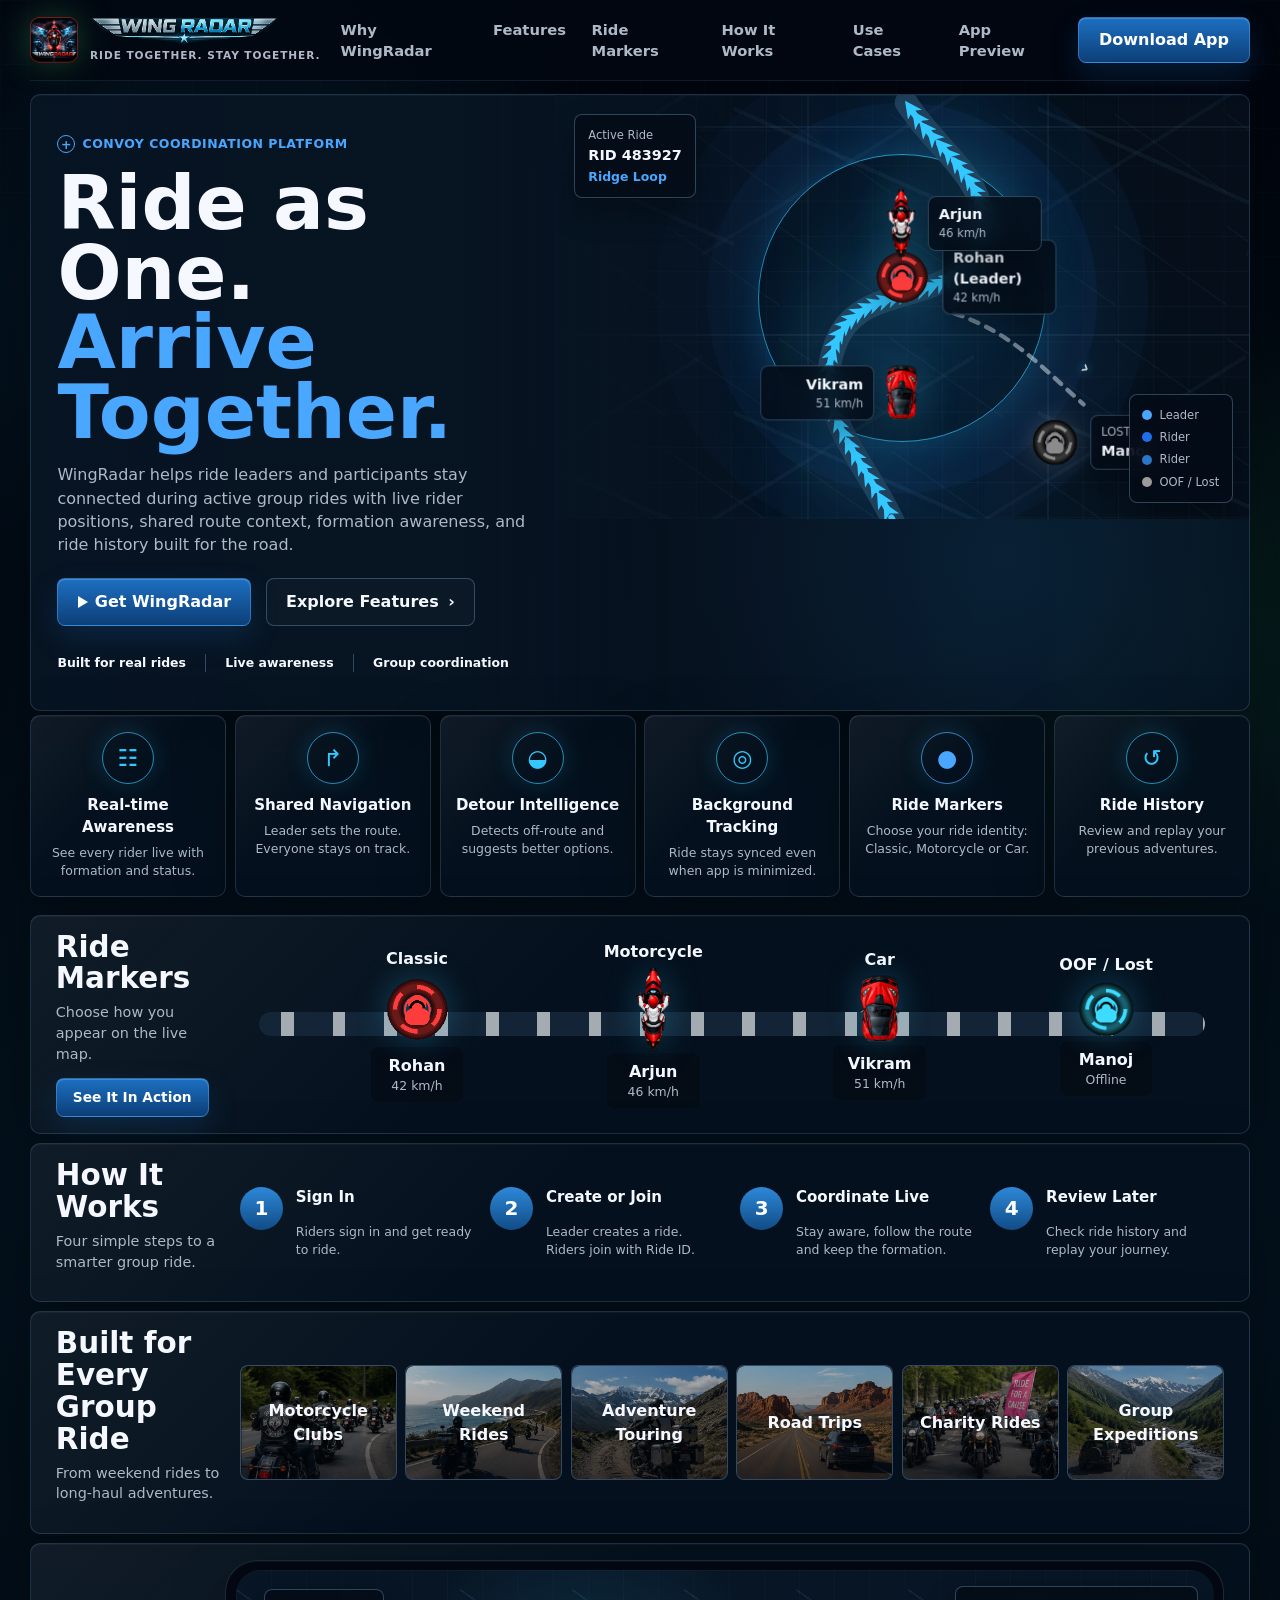
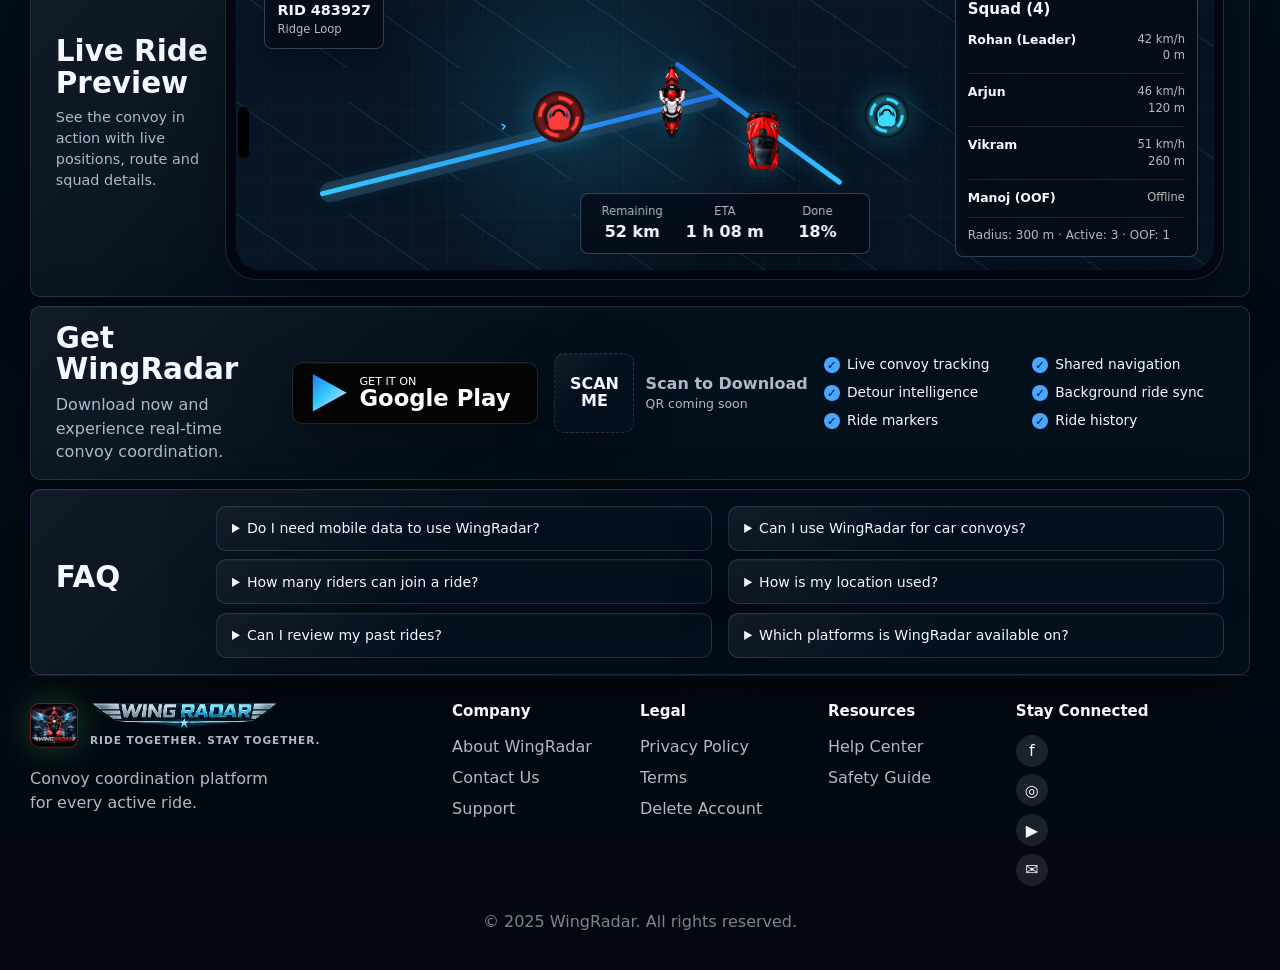
==== index.html @ e115fee5 "Refine WingRadar website layout and content" ====
<!doctype html>
<html lang="en">
<head>
  <meta charset="utf-8">
  <meta name="viewport" content="width=device-width, initial-scale=1">
  <title>WingRadar | Ride Together. Stay Together.</title>
  <meta name="description" content="WingRadar helps ride leaders and participants stay connected during active group rides with live rider positions, shared route context, formation awareness, and ride history built for the road.">
  <link rel="icon" href="images/wing_sync_app_icon.png" type="image/png">
  <link rel="stylesheet" href="style.css?v=20260709-arrow-heading">
</head>
<body>
  <header class="site-header">
    <a class="brand" href="#top" aria-label="WingRadar home">
      <img class="brand-icon" src="images/wing_sync_app_icon.png" alt="" aria-hidden="true">
      <span class="brand-lockup">
        <img class="brand-logo" src="images/wing_sync_text_logo.png" alt="WingRadar">
        <span>RIDE TOGETHER. STAY TOGETHER.</span>
      </span>
    </a>
    <nav class="site-nav" aria-label="Main navigation">
      <a href="#why">Why WingRadar</a>
      <a href="#features">Features</a>
      <a href="#markers">Ride Markers</a>
      <a href="#how">How It Works</a>
      <a href="#use-cases">Use Cases</a>
      <a href="#preview">App Preview</a>
    </nav>
    <a class="download-button" href="#download">Download App</a>
  </header>

  <main id="top">
    <section class="hero shell">
      <div class="hero-copy">
        <p class="badge">Convoy Coordination Platform</p>
        <h1>Ride as One.<span>Arrive Together.</span></h1>
        <p>WingRadar helps ride leaders and participants stay connected during active group rides with live rider positions, shared route context, formation awareness, and ride history built for the road.</p>
        <div class="hero-actions">
          <a class="primary-action" href="#download"><span class="play-dot"></span>Get WingRadar</a>
          <a class="secondary-action" href="#features">Explore Features <span aria-hidden="true">›</span></a>
        </div>
        <div class="trust-row" aria-label="WingRadar highlights">
          <span>Built for real rides</span>
          <span>Live awareness</span>
          <span>Group coordination</span>
        </div>
      </div>

      <div class="hero-map" aria-label="Top-view live ride map mockup">
        <div class="map-card">
          <div class="map-grid" aria-hidden="true"></div>
          <svg class="hero-route-map" viewBox="0 0 100 100" aria-hidden="true" focusable="false">
            <defs>
              <marker id="routeArrowMarker" viewBox="0 0 8 8" refX="7" refY="4" markerWidth="3.6" markerHeight="3.6" markerUnits="userSpaceOnUse" orient="auto">
                <path class="route-arrow-head" d="M0 0 L8 4 L0 8 L2.2 4 Z" />
              </marker>
            </defs>
            <path class="hero-road-path" d="M49 96 C43 82 31 72 36 58 C41 43 61 51 66 36 C70 24 58 18 51 7" />
            <path class="hero-route-path" d="M49 96 C43 82 31 72 36 58 C41 43 61 51 66 36 C70 24 58 18 51 7" />
            <polyline class="hero-route-arrows" points="49.0,96.0 47.8,93.4 46.5,90.9 45.1,88.5 43.7,86.1 42.3,83.8 40.9,81.5 39.6,79.3 38.4,77.0 37.3,74.7 36.3,72.5 35.6,70.2 35.1,67.9 34.8,65.5 34.9,63.1 35.3,60.6 36.0,58.0 36.9,55.8 38.0,54.0 39.4,52.4 40.9,51.2 42.5,50.1 44.3,49.2 46.1,48.5 48.1,47.9 50.0,47.3 52.0,46.7 53.9,46.1 55.9,45.5 57.7,44.8 59.5,43.9 61.1,42.8 62.6,41.6 64.0,40.0 65.1,38.2 66.0,36.0 66.6,33.7 66.8,31.5 66.6,29.4 66.2,27.5 65.4,25.6 64.5,23.8 63.3,22.0 61.9,20.3 60.5,18.5 58.9,16.7 57.3,14.9 55.6,13.1 54.0,11.2 52.5,9.1 51.0,7.0" />
            <path class="hero-lost-path" d="M61 51 C73 55 79 62 88 70" />
          </svg>
          <span class="route-arrow arrow-branch">›</span>
          <span class="formation-radius"></span>

          <div class="ride-chip active-chip">
            <span>Active Ride</span>
            <strong>RID 483927</strong>
            <em>Ridge Loop</em>
          </div>

          <figure class="map-unit leader-unit">
            <img src="images/wingsync_leader_marker.gif" alt="Rohan leader Ride Marker">
            <figcaption><strong>Rohan (Leader)</strong><span>42 km/h</span></figcaption>
          </figure>
          <figure class="map-unit rider-one">
            <img src="images/leader_bike_marker.png" alt="Arjun motorcycle Ride Marker">
            <figcaption><strong>Arjun</strong><span>46 km/h</span></figcaption>
          </figure>
          <figure class="map-unit rider-two">
            <img src="images/leader_car_marker.png" alt="Vikram car Ride Marker">
            <figcaption><strong>Vikram</strong><span>51 km/h</span></figcaption>
          </figure>
          <figure class="map-unit lost-rider">
            <img src="images/wingsync_rider_marker_lost.png" alt="Manoj OOF Lost Ride Marker">
            <figcaption><strong>Manoj</strong><span class="status-ok">44 km/h</span><span class="status-lost">LOST</span></figcaption>
          </figure>

          <div class="legend-card" aria-label="Marker legend">
            <span><i class="dot leader-dot"></i>Leader</span>
            <span><i class="dot blue-dot"></i>Rider</span>
            <span><i class="dot green-dot"></i>Rider</span>
            <span><i class="dot lost-dot"></i>OOF / Lost</span>
          </div>
        </div>
      </div>
    </section>

    <section id="features" class="shell feature-row" aria-label="WingRadar features">
      <article class="feature-card">
        <span class="feature-symbol">☷</span>
        <h3>Real-time Awareness</h3>
        <p>See every rider live with formation and status.</p>
      </article>
      <article class="feature-card">
        <span class="feature-symbol">↱</span>
        <h3>Shared Navigation</h3>
        <p>Leader sets the route. Everyone stays on track.</p>
      </article>
      <article class="feature-card">
        <span class="feature-symbol">◒</span>
        <h3>Detour Intelligence</h3>
        <p>Detects off-route and suggests better options.</p>
      </article>
      <article class="feature-card">
        <span class="feature-symbol">◎</span>
        <h3>Background Tracking</h3>
        <p>Ride stays synced even when app is minimized.</p>
      </article>
      <article class="feature-card">
        <span class="feature-symbol green">●</span>
        <h3>Ride Markers</h3>
        <p>Choose your ride identity: Classic, Motorcycle or Car.</p>
      </article>
      <article class="feature-card">
        <span class="feature-symbol">↺</span>
        <h3>Ride History</h3>
        <p>Review and replay your previous adventures.</p>
      </article>
    </section>

    <section id="markers" class="shell strip-section marker-strip">
      <div class="strip-intro">
        <h2>Ride Markers</h2>
        <p>Choose how you appear on the live map.</p>
        <a class="mini-action" href="#preview">See It In Action</a>
      </div>
      <div class="marker-road" aria-label="Ride Marker examples aligned on road">
        <span class="straight-road"></span>
        <figure class="marker-example classic-marker">
          <figcaption class="top-label">Classic</figcaption>
          <img src="images/wingsync_leader_marker.gif" alt="Classic Ride Marker">
          <figcaption><strong>Rohan</strong><span>42 km/h</span></figcaption>
        </figure>
        <figure class="marker-example motorcycle-marker">
          <figcaption class="top-label">Motorcycle</figcaption>
          <img src="images/leader_bike_marker.png" alt="Motorcycle Ride Marker">
          <figcaption><strong>Arjun</strong><span>46 km/h</span></figcaption>
        </figure>
        <figure class="marker-example car-marker">
          <figcaption class="top-label">Car</figcaption>
          <img src="images/leader_car_marker.png" alt="Car Ride Marker">
          <figcaption><strong>Vikram</strong><span>51 km/h</span></figcaption>
        </figure>
        <figure class="marker-example oof-marker">
          <figcaption class="top-label">OOF / Lost</figcaption>
          <img src="images/wingsync_rider_marker_lost.png" alt="OOF Lost Ride Marker">
          <figcaption><strong>Manoj</strong><span>Offline</span></figcaption>
        </figure>
      </div>
    </section>

    <section id="how" class="shell strip-section how-strip">
      <div class="strip-intro">
        <h2>How It Works</h2>
        <p>Four simple steps to a smarter group ride.</p>
      </div>
      <div class="steps-row">
        <article class="step-card">
          <span>1</span>
          <h3>Sign In</h3>
          <p>Riders sign in and get ready to ride.</p>
        </article>
        <article class="step-card">
          <span>2</span>
          <h3>Create or Join</h3>
          <p>Leader creates a ride. Riders join with Ride ID.</p>
        </article>
        <article class="step-card">
          <span>3</span>
          <h3>Coordinate Live</h3>
          <p>Stay aware, follow the route and keep the formation.</p>
        </article>
        <article class="step-card">
          <span>4</span>
          <h3>Review Later</h3>
          <p>Check ride history and replay your journey.</p>
        </article>
      </div>
    </section>

    <section id="use-cases" class="shell strip-section use-case-strip">
      <div class="strip-intro">
        <h2>Built for Every Group Ride</h2>
        <p>From weekend rides to long-haul adventures.</p>
      </div>
      <div class="use-case-grid">
        <article><img src="images/motorcycleclubs.png" alt="Motorcycle Clubs" loading="lazy"><strong>Motorcycle Clubs</strong></article>
        <article><img src="images/weekendrides.png" alt="Weekend Rides" loading="lazy"><strong>Weekend Rides</strong></article>
        <article><img src="images/adventuretouring.png" alt="Adventure Touring" loading="lazy"><strong>Adventure Touring</strong></article>
        <article><img src="images/roadtrips.png" alt="Road Trips" loading="lazy"><strong>Road Trips</strong></article>
        <article><img src="images/charitytrips.png" alt="Charity Rides" loading="lazy"><strong>Charity Rides</strong></article>
        <article><img src="images/groupexpeditions.png" alt="Group Expeditions" loading="lazy"><strong>Group Expeditions</strong></article>
      </div>
    </section>

    <section id="preview" class="shell strip-section preview-strip">
      <div class="strip-intro preview-intro">
        <h2>Live Ride Preview</h2>
        <p>See the convoy in action with live positions, route and squad details.</p>
      </div>
      <div class="phone-frame" aria-label="WingRadar dark-mode map preview">
        <div class="phone-speaker"></div>
        <div class="preview-map">
          <span class="preview-road"></span>
          <span class="preview-route"></span>
          <span class="preview-route offshoot"></span>
          <span class="preview-arrow a1">›</span>
          <span class="preview-arrow a2">›</span>
          <span class="preview-arrow a3">›</span>
          <div class="preview-chip">
            <strong>RID 483927</strong>
            <span>Ridge Loop</span>
          </div>
          <img class="preview-marker pm-leader" src="images/wingsync_leader_marker.gif" alt="Leader marker preview">
          <img class="preview-marker pm-bike" src="images/leader_bike_marker.png" alt="Motorcycle marker preview">
          <img class="preview-marker pm-car" src="images/leader_car_marker.png" alt="Car marker preview">
          <img class="preview-marker pm-lost" src="images/wingsync_rider_marker_lost.png" alt="OOF marker preview">
          <aside class="squad-panel">
            <h3>Squad (4)</h3>
            <p><strong>Rohan (Leader)</strong><span>42 km/h<br>0 m</span></p>
            <p><strong>Arjun</strong><span>46 km/h<br>120 m</span></p>
            <p><strong>Vikram</strong><span>51 km/h<br>260 m</span></p>
            <p class="offline"><strong>Manoj (OOF)</strong><span>Offline</span></p>
            <footer>Radius: 300 m · Active: 3 · OOF: 1</footer>
          </aside>
          <div class="ride-summary">
            <span><em>Remaining</em><strong>52 km</strong></span>
            <span><em>ETA</em><strong>1 h 08 m</strong></span>
            <span><em>Done</em><strong>18%</strong></span>
          </div>
        </div>
      </div>
    </section>

    <section id="download" class="shell strip-section download-strip">
      <div class="download-copy">
        <h2>Get WingRadar</h2>
        <p>Download now and experience real-time convoy coordination.</p>
      </div>
      <a class="play-badge" href="#" aria-label="Google Play placeholder link">
        <span class="play-triangle"></span>
        <span><small>GET IT ON</small><strong>Google Play</strong></span>
      </a>
      <div class="qr-block">
        <div class="scan-box">SCAN<br>ME</div>
        <p><strong>Scan to Download</strong><span>QR coming soon</span></p>
      </div>
      <ul class="download-checks" aria-label="WingRadar capabilities">
        <li>Live convoy tracking</li>
        <li>Shared navigation</li>
        <li>Detour intelligence</li>
        <li>Background ride sync</li>
        <li>Ride markers</li>
        <li>Ride history</li>
      </ul>
    </section>

    <section id="faq" class="shell strip-section faq-strip">
      <h2>FAQ</h2>
      <div class="faq-grid">
        <details>
          <summary>Do I need mobile data to use WingRadar?</summary>
          <p>Yes. Active ride visibility works best with a stable mobile connection.</p>
        </details>
        <details>
          <summary>Can I use WingRadar for car convoys?</summary>
          <p>Yes. WingRadar supports motorcycle, car, and mixed convoy coordination.</p>
        </details>
        <details>
          <summary>How many riders can join a ride?</summary>
          <p>Ride size may vary as WingRadar evolves. Keep groups practical and easy to coordinate.</p>
        </details>
        <details>
          <summary>How is my location used?</summary>
          <p>Location is intended for active ride coordination with participants in the same ride.</p>
        </details>
        <details>
          <summary>Can I review my past rides?</summary>
          <p>Ride history helps you review previous routes and group context.</p>
        </details>
        <details>
          <summary>Which platforms is WingRadar available on?</summary>
          <p>Android release access is coming soon. Availability may vary as the product develops.</p>
        </details>
      </div>
    </section>
  </main>

  <footer class="site-footer shell">
    <div class="footer-brand">
      <span class="footer-lockup">
        <img class="brand-icon" src="images/wing_sync_app_icon.png" alt="" aria-hidden="true">
        <span>
          <img class="brand-logo" src="images/wing_sync_text_logo.png" alt="WingRadar">
          <em>RIDE TOGETHER. STAY TOGETHER.</em>
        </span>
      </span>
      <p>Convoy coordination platform for every active ride.</p>
    </div>
    <nav aria-label="Company links">
      <h3>Company</h3>
      <a href="#why">About WingRadar</a>
      <a href="mailto:support@ridewingsync.com">Contact Us</a>
      <a href="support.html">Support</a>
    </nav>
    <nav aria-label="Legal links">
      <h3>Legal</h3>
      <a href="privacy-policy.html">Privacy Policy</a>
      <a href="terms.html">Terms</a>
      <a href="delete-account.html">Delete Account</a>
    </nav>
    <nav aria-label="Resource links">
      <h3>Resources</h3>
      <a href="support.html">Help Center</a>
      <a href="terms.html">Safety Guide</a>
    </nav>
    <div class="socials" aria-label="Social placeholders">
      <h3>Stay Connected</h3>
      <span>f</span>
      <span>◎</span>
      <span>▶</span>
      <span>✉</span>
    </div>
    <p class="copyright">© 2025 WingRadar. All rights reserved.</p>
  </footer>
</body>
</html>
---- style.css ----
:root {
  color-scheme: dark;
  --bg: #020812;
  --panel: rgba(6, 18, 31, 0.82);
  --panel-soft: rgba(8, 24, 40, 0.66);
  --line: rgba(116, 158, 196, 0.22);
  --line-strong: rgba(116, 158, 196, 0.38);
  --text: #f5f8ff;
  --muted: #aeb9c8;
  --green: #4aa7ff;
  --green-dark: #135d9e;
  --cyan: #33c8ff;
  --blue: #1f6feb;
  --red: #ff503f;
  --shadow: rgba(0, 0, 0, 0.42);
  --max: 1220px;
}

* {
  box-sizing: border-box;
}

html {
  scroll-behavior: smooth;
}

body {
  margin: 0;
  overflow-x: hidden;
  background:
    radial-gradient(circle at 18% 10%, rgba(18, 91, 132, 0.22), transparent 24rem),
    radial-gradient(circle at 92% 24%, rgba(36, 166, 72, 0.12), transparent 20rem),
    linear-gradient(180deg, #01050d 0%, #03101b 46%, #02070f 100%);
  color: var(--text);
  font-family: Inter, ui-sans-serif, system-ui, -apple-system, BlinkMacSystemFont, "Segoe UI", Arial, sans-serif;
  line-height: 1.45;
}

body::before {
  content: "";
  position: fixed;
  inset: 0;
  z-index: 0;
  pointer-events: none;
  background:
    linear-gradient(rgba(74, 124, 160, 0.035) 1px, transparent 1px),
    linear-gradient(90deg, rgba(74, 124, 160, 0.03) 1px, transparent 1px);
  background-size: 4rem 4rem;
  mask-image: linear-gradient(#000, transparent 86%);
}

a {
  color: inherit;
  text-decoration: none;
}

img {
  max-width: 100%;
}

.shell {
  position: relative;
  z-index: 1;
  width: min(calc(100% - 2rem), var(--max));
  margin-inline: auto;
}

.site-header {
  position: sticky;
  top: 0;
  z-index: 20;
  display: grid;
  grid-template-columns: auto 1fr auto;
  gap: 1.25rem;
  align-items: center;
  width: min(calc(100% - 2rem), var(--max));
  margin: 0 auto;
  padding: 1rem 0;
  border-bottom: 1px solid rgba(116, 158, 196, 0.14);
  background: rgba(2, 8, 18, 0.82);
  backdrop-filter: blur(18px);
}

.brand,
.footer-lockup {
  display: inline-flex;
  align-items: center;
  gap: 0.75rem;
  min-width: 0;
}

.brand-icon {
  width: 3rem;
  height: 3rem;
  object-fit: contain;
  filter: drop-shadow(0 0 16px rgba(84, 212, 92, 0.28));
}

.brand-lockup,
.footer-lockup span {
  display: grid;
  gap: 0.12rem;
}

.brand-logo {
  display: block;
  width: 11.8rem;
  height: auto;
  object-fit: contain;
  object-position: left center;
}

.brand-lockup span,
.footer-lockup em {
  color: var(--muted);
  font-size: 0.66rem;
  font-style: normal;
  font-weight: 700;
  letter-spacing: 0.09em;
}

.site-nav {
  display: flex;
  justify-content: flex-end;
  gap: clamp(0.8rem, 2vw, 1.7rem);
  color: var(--text);
  font-size: 0.92rem;
  font-weight: 700;
}

.site-nav a,
.site-footer a {
  color: var(--muted);
}

.site-nav a:hover,
.site-nav a:focus,
.site-footer a:hover,
.site-footer a:focus {
  color: var(--text);
}

.download-button,
.primary-action,
.mini-action {
  display: inline-flex;
  align-items: center;
  justify-content: center;
  gap: 0.45rem;
  border: 1px solid rgba(91, 175, 255, 0.42);
  border-radius: 8px;
  background: linear-gradient(180deg, #1d6fc1, #0d3f78);
  color: #fff;
  font-weight: 800;
  box-shadow: inset 0 1px 0 rgba(255, 255, 255, 0.18), 0 12px 30px rgba(30, 111, 193, 0.2);
}

.download-button {
  min-height: 2.7rem;
  padding: 0.65rem 1.25rem;
}

.hero {
  display: grid;
  grid-template-columns: minmax(0, 0.98fr) minmax(520px, 1.3fr);
  gap: 0;
  align-items: stretch;
  margin-top: 0.8rem;
  padding: 0;
  overflow: hidden;
  border: 1px solid var(--line);
  border-radius: 10px;
  background:
    radial-gradient(circle at 80% 75%, rgba(32, 102, 161, 0.18), transparent 21rem),
    linear-gradient(90deg, rgba(7, 20, 34, 0.98) 0%, rgba(7, 20, 34, 0.94) 35%, rgba(7, 20, 34, 0.38) 52%, rgba(7, 20, 34, 0.08) 100%),
    var(--panel);
  box-shadow: 0 22px 60px rgba(0, 0, 0, 0.28), inset 0 1px 0 rgba(255, 255, 255, 0.04);
}

.map-card,
.feature-card,
.strip-section,
.phone-frame,
.play-badge,
.scan-box,
.faq-grid details {
  border: 1px solid var(--line);
  border-radius: 10px;
  background:
    linear-gradient(135deg, rgba(255, 255, 255, 0.05), transparent 42%),
    var(--panel);
  box-shadow: 0 22px 60px rgba(0, 0, 0, 0.28), inset 0 1px 0 rgba(255, 255, 255, 0.04);
}

.hero-copy {
  min-height: 26.5rem;
  padding: 2.35rem 1.65rem;
  border: 0;
  background: transparent;
  box-shadow: none;
}

.badge {
  display: inline-flex;
  align-items: center;
  gap: 0.45rem;
  margin: 0 0 1rem;
  color: var(--green);
  font-size: 0.78rem;
  font-weight: 900;
  letter-spacing: 0.04em;
  text-transform: uppercase;
}

.badge::before {
  content: "+";
  display: inline-grid;
  place-items: center;
  width: 1rem;
  height: 1rem;
  border: 1px solid var(--green);
  border-radius: 50%;
  font-size: 0.78rem;
}

h1,
h2,
h3,
p {
  margin-top: 0;
}

h1 {
  margin-bottom: 1rem;
  font-size: clamp(3.1rem, 5.9vw, 4.9rem);
  line-height: 0.92;
  letter-spacing: 0;
}

h1 span {
  display: block;
  color: var(--green);
}

h2 {
  margin-bottom: 0.45rem;
  font-size: clamp(1.35rem, 2.3vw, 1.9rem);
  line-height: 1.08;
}

h3 {
  margin-bottom: 0.32rem;
  font-size: 0.94rem;
}

p {
  color: var(--muted);
}

.hero-copy > p:not(.badge) {
  max-width: 34rem;
  margin-bottom: 1.35rem;
  font-size: 1rem;
}

.hero-actions {
  display: flex;
  flex-wrap: wrap;
  gap: 0.9rem;
  margin-bottom: 1.75rem;
}

.primary-action,
.secondary-action,
.mini-action {
  min-height: 2.9rem;
  padding: 0.72rem 1.2rem;
}

.play-dot {
  width: 0;
  height: 0;
  border-left: 0.64rem solid #fff;
  border-top: 0.42rem solid transparent;
  border-bottom: 0.42rem solid transparent;
}

.secondary-action {
  display: inline-flex;
  align-items: center;
  gap: 0.6rem;
  border: 1px solid var(--line-strong);
  border-radius: 8px;
  background: rgba(255, 255, 255, 0.025);
  color: var(--text);
  font-weight: 800;
}

.trust-row {
  display: flex;
  flex-wrap: wrap;
  gap: 0.8rem 1.2rem;
  color: var(--text);
  font-size: 0.78rem;
  font-weight: 750;
}

.trust-row span + span {
  padding-left: 1.2rem;
  border-left: 1px solid var(--line-strong);
}

.hero-map {
  min-width: 0;
}

.map-card {
  position: relative;
  min-height: 26.5rem;
  overflow: hidden;
  border: 0;
  border-radius: 0;
  background:
    radial-gradient(circle at 54% 48%, rgba(36, 135, 210, 0.16), transparent 15rem),
    linear-gradient(90deg, rgba(7, 20, 34, 0.7), rgba(5, 14, 25, 0.06) 22%, rgba(5, 14, 25, 0.86) 100%);
  box-shadow: none;
}

.map-card::before {
  content: "";
  position: absolute;
  inset: 0 auto 0 0;
  z-index: 7;
  width: min(14rem, 34%);
  pointer-events: none;
  background:
    linear-gradient(90deg, rgba(7, 20, 34, 0.98), rgba(7, 20, 34, 0.72) 38%, transparent);
}

.map-grid,
.preview-map::before {
  position: absolute;
  inset: 0;
  background:
    linear-gradient(rgba(104, 160, 190, 0.08) 1px, transparent 1px),
    linear-gradient(90deg, rgba(104, 160, 190, 0.07) 1px, transparent 1px),
    linear-gradient(35deg, transparent 0 48%, rgba(104, 160, 190, 0.08) 48% 49%, transparent 49%);
  background-size: 2.2rem 2.2rem, 2.2rem 2.2rem, 7rem 7rem;
  opacity: 0.72;
}

.map-grid {
  animation: heroMapDrift 22s linear infinite;
}

.map-card::after {
  content: "";
  position: absolute;
  inset: -18%;
  z-index: 1;
  pointer-events: none;
  background:
    linear-gradient(0deg, transparent 0 47%, rgba(120, 162, 196, 0.18) 47% 48%, transparent 48% 100%),
    linear-gradient(90deg, transparent 0 57%, rgba(120, 162, 196, 0.12) 57% 58%, transparent 58% 100%),
    linear-gradient(24deg, transparent 0 48%, rgba(120, 162, 196, 0.13) 48% 49%, transparent 49% 100%),
    linear-gradient(-32deg, transparent 0 46%, rgba(120, 162, 196, 0.1) 46% 47%, transparent 47% 100%);
  background-size: 13rem 13rem, 15rem 15rem, 19rem 19rem, 17rem 17rem;
  opacity: 0.55;
  animation: heroStreetDrift 18s linear infinite;
}

.hero-route-map {
  position: absolute;
  inset: -6% 4% -7% 4%;
  z-index: 3;
  width: 92%;
  height: 113%;
  overflow: visible;
}

.hero-road-path,
.hero-route-path,
.hero-lost-path {
  fill: none;
  stroke-linecap: round;
  stroke-linejoin: round;
}

.hero-road-path {
  stroke: rgba(34, 62, 88, 0.92);
  stroke-width: 4.8;
  filter: drop-shadow(0 0 12px rgba(51, 200, 255, 0.1));
}

.hero-route-path {
  stroke: url("#routeGradient");
  stroke: var(--cyan);
  stroke-width: 1.3;
  stroke-dasharray: 2.6 2;
  filter: drop-shadow(0 0 16px rgba(51, 200, 255, 0.42));
  animation: routeDash 6s linear infinite;
}

.hero-route-arrows {
  fill: none;
  stroke: transparent;
  stroke-width: 0.01;
  marker-mid: url("#routeArrowMarker");
  marker-end: url("#routeArrowMarker");
  filter: drop-shadow(0 0 10px rgba(51, 200, 255, 0.7));
  pointer-events: none;
}

.route-arrow-head {
  fill: var(--cyan);
}

.hero-lost-path {
  stroke: rgba(210, 222, 235, 0.52);
  stroke-width: 0.9;
  stroke-dasharray: 1.8 1.8;
}

.route-arrow {
  position: absolute;
  z-index: 4;
  color: var(--cyan);
  font-size: 1.18rem;
  font-weight: 900;
  line-height: 1;
  text-shadow: 0 0 10px rgba(51, 200, 255, 0.72);
  pointer-events: none;
}

.arrow-branch {
  left: 76%;
  top: 62%;
  color: rgba(255, 255, 255, 0.75);
  transform: rotate(32deg);
}

.formation-radius {
  position: absolute;
  z-index: 2;
  left: 50%;
  top: 48%;
  width: min(18rem, 45%);
  aspect-ratio: 1;
  border: 1px solid rgba(51, 200, 255, 0.72);
  border-radius: 50%;
  transform: translate(-50%, -50%);
  box-shadow: 0 0 0 3.2rem rgba(51, 133, 255, 0.055), 0 0 0 6.4rem rgba(51, 133, 255, 0.035), 0 0 42px rgba(51, 200, 255, 0.18);
}

.ride-chip,
.legend-card,
.map-unit figcaption,
.preview-chip,
.squad-panel,
.ride-summary {
  border: 1px solid var(--line-strong);
  border-radius: 8px;
  background: rgba(4, 12, 22, 0.82);
  box-shadow: 0 14px 30px rgba(0, 0, 0, 0.3);
  backdrop-filter: blur(12px);
}

.ride-chip {
  position: absolute;
  z-index: 8;
  left: 1.2rem;
  top: 1.2rem;
  display: grid;
  gap: 0.12rem;
  padding: 0.72rem 0.85rem;
}

.ride-chip span,
.map-unit figcaption span,
.legend-card span,
.preview-chip span,
.squad-panel span,
.ride-summary em {
  color: var(--muted);
  font-size: 0.72rem;
  font-style: normal;
}

.ride-chip strong,
.map-unit figcaption strong,
.preview-chip strong {
  color: var(--text);
  font-size: 0.9rem;
}

.ride-chip em {
  color: var(--green);
  font-size: 0.78rem;
  font-style: normal;
  font-weight: 800;
}

.map-unit {
  position: absolute;
  z-index: 5;
  display: block;
  margin: 0;
  transform: translate(-50%, -50%);
}

.rider-one,
.rider-two {
  transform: translate(-50%, -18%);
}

.leader-unit,
.rider-one,
.rider-two {
  animation: convoyRouteLoop 18s linear infinite;
}

.rider-one {
  animation-delay: -12s;
}

.leader-unit {
  animation-delay: -8s;
}

.rider-two {
  animation-delay: -4s;
}

.leader-unit img,
.rider-one img,
.rider-two img {
  animation: markerRouteHeading 18s linear infinite;
  transform-origin: 50% 18%;
}

.rider-one img {
  animation-delay: -12s;
}

.leader-unit img {
  animation-delay: -8s;
}

.rider-two img {
  animation-delay: -4s;
}

.map-unit img {
  display: block;
  object-fit: contain;
  filter: drop-shadow(0 0 18px rgba(51, 200, 255, 0.32)) drop-shadow(0 12px 14px rgba(0, 0, 0, 0.32));
}

.map-unit figcaption {
  position: absolute;
  top: 50%;
  display: grid;
  min-width: 7.1rem;
  padding: 0.48rem 0.6rem;
  transform: translateY(-50%);
  pointer-events: none;
}

.leader-unit figcaption,
.rider-one figcaption {
  left: calc(100% + 0.7rem);
}

.rider-two figcaption {
  right: calc(100% + 0.7rem);
  text-align: right;
}

.lost-rider figcaption {
  left: calc(100% + 0.7rem);
  right: auto;
  text-align: left;
}

.leader-unit {
  left: 50%;
  top: 43%;
}

.leader-unit img {
  width: 3.7rem;
  height: 3.7rem;
}

.rider-one {
  left: 50%;
  top: 25%;
}

.rider-one img {
  width: 1.9rem;
  height: 4.35rem;
}

.rider-two {
  left: 50%;
  top: 66%;
}

.rider-two img {
  width: 2.1rem;
  height: 3.55rem;
}

.lost-rider {
  left: 64%;
  top: 64%;
  animation: manojExit 1.25s ease-in-out 3s forwards;
}

.lost-rider img {
  filter: drop-shadow(0 0 14px rgba(51, 200, 255, 0.22));
}

.oof-marker img,
.pm-lost {
  filter: grayscale(1) contrast(1.05) brightness(0.72) drop-shadow(0 0 14px rgba(255, 255, 255, 0.18));
}

.lost-rider img {
  width: 3.1rem;
  height: 3.1rem;
}

.lost-rider .status-lost {
  grid-area: 1 / 1;
  opacity: 0;
}

.lost-rider .status-ok {
  grid-area: 1 / 1;
  opacity: 1;
}

.lost-rider img {
  animation: manojLostMarker 1ms linear 3.15s forwards;
}

.lost-rider .status-ok {
  animation: manojStatusOut 1ms linear 3.15s forwards;
}

.lost-rider .status-lost {
  animation: manojStatusIn 1ms linear 3.15s forwards;
}

.legend-card {
  position: absolute;
  right: 1rem;
  bottom: 1rem;
  z-index: 8;
  display: grid;
  gap: 0.36rem;
  padding: 0.7rem 0.8rem;
}

.legend-card span {
  display: flex;
  align-items: center;
  gap: 0.45rem;
}

.dot {
  width: 0.62rem;
  height: 0.62rem;
  border-radius: 50%;
}

.leader-dot {
  background: #4aa7ff;
}

.blue-dot {
  background: var(--blue);
}

.green-dot {
  background: #2a76c7;
}

.lost-dot {
  background: #9b9b9b;
}

.feature-row {
  display: grid;
  grid-template-columns: repeat(6, minmax(0, 1fr));
  gap: 0.55rem;
  padding: 0.25rem 0 0.55rem;
}

.feature-card {
  min-height: 9.6rem;
  padding: 1rem 0.9rem;
  text-align: center;
}

.feature-symbol {
  display: inline-grid;
  place-items: center;
  width: 3.25rem;
  height: 3.25rem;
  margin-bottom: 0.72rem;
  border: 1px solid rgba(51, 200, 255, 0.68);
  border-radius: 50%;
  color: var(--cyan);
  font-size: 1.45rem;
  box-shadow: 0 0 24px rgba(51, 200, 255, 0.16);
}

.feature-symbol.green {
  border-color: rgba(74, 167, 255, 0.74);
  color: var(--green);
}

.feature-card p {
  margin-bottom: 0;
  font-size: 0.78rem;
}

.strip-section {
  display: grid;
  grid-template-columns: 10.5rem 1fr;
  gap: 1rem;
  align-items: center;
  margin-top: 0.55rem;
  padding: 1rem 1.55rem;
}

.strip-intro p {
  margin-bottom: 0.8rem;
  font-size: 0.9rem;
}

.mini-action {
  min-height: 2.45rem;
  padding: 0.55rem 1rem;
  font-size: 0.86rem;
}

.marker-road {
  position: relative;
  min-height: 8.6rem;
}

.straight-road {
  position: absolute;
  left: 2%;
  right: 2%;
  top: 50%;
  height: 1.5rem;
  border-radius: 999px;
  background:
    repeating-linear-gradient(90deg, transparent 0 1.4rem, rgba(255, 255, 255, 0.62) 1.4rem 2.2rem, transparent 2.2rem 3.2rem),
    rgba(23, 45, 63, 0.75);
  transform: translateY(-50%);
}

.marker-example {
  position: absolute;
  top: 50%;
  display: grid;
  justify-items: center;
  gap: 0.18rem;
  width: 8rem;
  margin: 0;
  transform: translate(-50%, -50%);
}

.classic-marker {
  left: 18%;
}

.motorcycle-marker {
  left: 42%;
}

.car-marker {
  left: 65%;
}

.oof-marker {
  left: 88%;
}

.marker-example img {
  display: block;
  object-fit: contain;
  filter: drop-shadow(0 0 16px rgba(51, 200, 255, 0.28));
}

.classic-marker img {
  width: 4.4rem;
  height: 4.4rem;
}

.motorcycle-marker img {
  width: 2.2rem;
  height: 5.25rem;
}

.car-marker img {
  width: 2.55rem;
  height: 4.25rem;
}

.oof-marker img {
  width: 3.7rem;
  height: 3.7rem;
}

.marker-example figcaption:not(.top-label) {
  display: grid;
  min-width: 5.8rem;
  padding: 0.42rem 0.5rem;
  border-radius: 8px;
  background: rgba(4, 12, 22, 0.82);
  text-align: center;
}

.top-label {
  color: var(--text);
  font-weight: 800;
}

.marker-example span {
  color: var(--muted);
  font-size: 0.78rem;
}

.steps-row {
  display: grid;
  grid-template-columns: repeat(4, minmax(0, 1fr));
  gap: 1rem;
}

.step-card {
  display: grid;
  grid-template-columns: auto 1fr;
  gap: 0.55rem 0.8rem;
  align-items: start;
}

.step-card span {
  grid-row: span 2;
  display: inline-grid;
  place-items: center;
  width: 2.7rem;
  height: 2.7rem;
  border-radius: 50%;
  background: linear-gradient(180deg, #2d88d8, #114c86);
  color: #fff;
  font-size: 1.25rem;
  font-weight: 900;
}

.step-card p {
  margin-bottom: 0;
  font-size: 0.78rem;
}

.use-case-grid {
  display: grid;
  grid-template-columns: repeat(6, minmax(0, 1fr));
  gap: 0.55rem;
}

.use-case-grid article {
  position: relative;
  display: grid;
  place-items: center;
  gap: 0.65rem;
  min-height: 7.2rem;
  padding: 0.75rem;
  border: 1px solid var(--line-strong);
  border-radius: 8px;
  background: rgba(255, 255, 255, 0.025);
  text-align: center;
  overflow: hidden;
}

.use-case-grid article::before {
  content: "";
  position: absolute;
  inset: 0;
  z-index: 1;
  border-radius: inherit;
  background: linear-gradient(180deg, rgba(2, 7, 15, 0.16), rgba(2, 7, 15, 0.68));
  pointer-events: none;
}

.use-case-grid article img {
  position: absolute;
  inset: 0;
  z-index: 0;
  width: 100%;
  height: 100%;
  border-radius: inherit;
  object-fit: cover;
  transition: transform 220ms ease;
}

.use-case-grid article:hover img {
  transform: scale(1.05);
}

.use-case-grid article strong {
  position: relative;
  z-index: 2;
}

.placeholder-symbol {
  position: relative;
  display: block;
  width: 2.25rem;
  height: 2.25rem;
  border: 1px solid rgba(198, 213, 229, 0.78);
  border-radius: 4px;
}

.placeholder-symbol::before,
.placeholder-symbol::after {
  content: "";
  position: absolute;
  background: rgba(198, 213, 229, 0.78);
}

.placeholder-symbol::before {
  width: 0.42rem;
  height: 0.42rem;
  right: 0.4rem;
  top: 0.36rem;
  border-radius: 50%;
}

.placeholder-symbol::after {
  left: 0.32rem;
  right: 0.32rem;
  bottom: 0.45rem;
  height: 1px;
  transform: rotate(-42deg);
}

.preview-strip {
  grid-template-columns: 9.6rem 1fr;
}

.phone-frame {
  position: relative;
  min-height: 20rem;
  padding: 0.58rem;
  border-radius: 2rem;
  background: #020711;
}

.phone-speaker {
  position: absolute;
  left: 0.72rem;
  top: 46%;
  z-index: 5;
  width: 0.7rem;
  height: 3.2rem;
  border-radius: 999px;
  background: #000;
}

.preview-map {
  position: absolute;
  inset: 0.58rem;
  overflow: hidden;
  border-radius: 1.5rem;
  background:
    radial-gradient(circle at 36% 46%, rgba(51, 200, 255, 0.16), transparent 12rem),
    linear-gradient(35deg, transparent 0 48%, rgba(104, 160, 190, 0.08) 48% 49%, transparent 49%),
    #071524;
  background-size: auto, 7rem 7rem, auto;
}

.preview-map::before {
  content: "";
}

.preview-road,
.preview-route {
  position: absolute;
  left: 8%;
  top: 55%;
  width: 42%;
  height: 1.25rem;
  border-radius: 999px;
  transform: rotate(-14deg);
}

.preview-road {
  background: rgba(31, 58, 78, 0.88);
}

.preview-route {
  height: 0.3rem;
  margin-top: 0.46rem;
  background: linear-gradient(90deg, var(--cyan), var(--blue));
  box-shadow: 0 0 18px rgba(51, 200, 255, 0.35);
}

.preview-route.offshoot {
  left: 43%;
  top: 48%;
  width: 21%;
  background: linear-gradient(90deg, var(--blue), var(--cyan));
  transform: rotate(36deg);
}

.preview-arrow {
  position: absolute;
  z-index: 4;
  color: var(--cyan);
  font-weight: 900;
}

.a1 {
  left: 27%;
  top: 48%;
  transform: rotate(-14deg);
}

.a2 {
  left: 44%;
  top: 41%;
  transform: rotate(-14deg);
}

.a3 {
  left: 54%;
  top: 48%;
  color: var(--green);
  transform: rotate(36deg);
}

.preview-chip {
  position: absolute;
  left: 1.8rem;
  top: 1.2rem;
  z-index: 5;
  display: grid;
  padding: 0.62rem 0.75rem;
}

.preview-marker {
  position: absolute;
  z-index: 5;
  object-fit: contain;
  filter: drop-shadow(0 0 14px rgba(51, 200, 255, 0.3));
}

.pm-leader {
  left: 30%;
  top: 39%;
  width: 3.7rem;
  height: 3.7rem;
}

.pm-bike {
  left: 43%;
  top: 32%;
  width: 2rem;
  height: 4.5rem;
}

.pm-car {
  left: 52%;
  top: 47%;
  width: 2.3rem;
  height: 3.8rem;
}

.pm-lost {
  left: 64%;
  top: 40%;
  width: 3.1rem;
  height: 3.1rem;
}

.squad-panel {
  position: absolute;
  right: 1rem;
  top: 1rem;
  z-index: 6;
  width: 15.2rem;
  padding: 0.75rem;
}

.squad-panel h3 {
  margin-bottom: 0.6rem;
}

.squad-panel p {
  display: flex;
  justify-content: space-between;
  gap: 0.75rem;
  margin-bottom: 0.58rem;
  padding-bottom: 0.58rem;
  border-bottom: 1px solid rgba(116, 158, 196, 0.16);
}

.squad-panel strong {
  color: var(--text);
  font-size: 0.78rem;
}

.squad-panel span {
  text-align: right;
}

.squad-panel .offline {
  filter: grayscale(1);
}

.squad-panel footer {
  color: var(--muted);
  font-size: 0.75rem;
}

.ride-summary {
  position: absolute;
  left: 50%;
  bottom: 1rem;
  z-index: 6;
  display: flex;
  gap: 0.95rem;
  padding: 0.58rem 0.8rem;
  transform: translateX(-50%);
}

.ride-summary span {
  display: grid;
  min-width: 4.8rem;
  text-align: center;
}

.ride-summary strong {
  color: var(--text);
}

.download-strip {
  grid-template-columns: minmax(10rem, 0.55fr) auto auto 1fr;
}

.download-copy p {
  margin-bottom: 0;
}

.play-badge {
  display: inline-flex;
  align-items: center;
  gap: 0.8rem;
  min-width: 15.4rem;
  padding: 0.7rem 1rem;
  background: #050505;
  color: #fff;
}

.play-triangle {
  width: 2.35rem;
  height: 2.35rem;
  clip-path: polygon(10% 0, 100% 50%, 10% 100%);
  background: linear-gradient(135deg, #1f6feb, #33c8ff 48%, #9fd8ff 76%, #2c72c7);
}

.play-badge small,
.play-badge strong {
  display: block;
  line-height: 1.02;
}

.play-badge small {
  font-size: 0.7rem;
}

.play-badge strong {
  font-size: 1.42rem;
}

.qr-block {
  display: flex;
  align-items: center;
  gap: 0.7rem;
}

.scan-box {
  display: grid;
  place-items: center;
  width: 5rem;
  height: 5rem;
  border-style: dashed;
  color: var(--text);
  font-weight: 900;
  line-height: 1.05;
  text-align: center;
}

.qr-block p {
  display: grid;
  margin: 0;
}

.qr-block span {
  color: var(--muted);
  font-size: 0.78rem;
}

.download-checks {
  display: grid;
  grid-template-columns: repeat(2, minmax(0, 1fr));
  gap: 0.5rem 1rem;
  margin: 0;
  padding: 0;
  list-style: none;
}

.download-checks li {
  color: var(--text);
  font-size: 0.86rem;
}

.download-checks li::before {
  content: "✓";
  display: inline-grid;
  place-items: center;
  width: 1rem;
  height: 1rem;
  margin-right: 0.45rem;
  border-radius: 50%;
  background: var(--green);
  color: #031321;
  font-size: 0.72rem;
  font-weight: 900;
}

.faq-strip {
  grid-template-columns: 9rem 1fr;
}

.faq-grid {
  display: grid;
  grid-template-columns: repeat(2, minmax(0, 1fr));
  gap: 0.55rem 1rem;
}

.faq-grid details {
  padding: 0.7rem 0.95rem;
}

.faq-grid summary {
  cursor: pointer;
  color: var(--text);
  font-size: 0.88rem;
}

.faq-grid p {
  margin: 0.55rem 0 0;
  font-size: 0.8rem;
}

.site-footer {
  display: grid;
  grid-template-columns: 1.7fr repeat(3, 0.7fr) 1fr;
  gap: 1.5rem;
  padding: 1.6rem 0 2.3rem;
  border-top: 1px solid rgba(116, 158, 196, 0.14);
}

.site-footer nav,
.socials {
  display: grid;
  align-content: start;
  gap: 0.48rem;
}

.site-footer h3 {
  margin-bottom: 0.25rem;
  color: var(--text);
}

.footer-brand p {
  max-width: 15rem;
  margin: 0.75rem 0 0;
}

.socials span {
  display: inline-grid;
  place-items: center;
  width: 2rem;
  height: 2rem;
  margin-right: 0.3rem;
  border-radius: 50%;
  background: rgba(255, 255, 255, 0.1);
}

.copyright {
  grid-column: 1 / -1;
  margin: 0;
  color: rgba(174, 185, 200, 0.7);
  text-align: center;
}

@keyframes heroMapDrift {
  from {
    background-position: 0 0, 0 0, 0 0;
  }

  to {
    background-position: 0 2.2rem, 0 2.2rem, 0 7rem;
  }
}

@keyframes routeDash {
  from {
    stroke-dashoffset: 0;
  }

  to {
    stroke-dashoffset: -9.2;
  }
}

@keyframes heroStreetDrift {
  from {
    background-position: 0 0, 0 0, 0 0, 0 0;
  }

  to {
    background-position: 0 13rem, 0 15rem, 0 19rem, 0 17rem;
  }
}

@keyframes convoyRouteLoop {
  0% { left: 49.1%; top: 102.5%; }
  2% { left: 48%; top: 99.6%; }
  4% { left: 46.8%; top: 96.7%; }
  6% { left: 45.5%; top: 94%; }
  8% { left: 44.2%; top: 91.3%; }
  10% { left: 42.9%; top: 88.7%; }
  12% { left: 41.7%; top: 86.1%; }
  14% { left: 40.4%; top: 83.6%; }
  16% { left: 39.3%; top: 81%; }
  18% { left: 38.3%; top: 78.5%; }
  20% { left: 37.4%; top: 75.9%; }
  22% { left: 36.7%; top: 73.3%; }
  24% { left: 36.3%; top: 70.7%; }
  26% { left: 36%; top: 68%; }
  28% { left: 36.1%; top: 65.3%; }
  30% { left: 36.4%; top: 62.5%; }
  32% { left: 37.1%; top: 59.5%; }
  34% { left: 38%; top: 57.1%; }
  36% { left: 39%; top: 55%; }
  38% { left: 40.2%; top: 53.3%; }
  40% { left: 41.6%; top: 51.8%; }
  42% { left: 43.1%; top: 50.6%; }
  44% { left: 44.7%; top: 49.6%; }
  46% { left: 46.4%; top: 48.8%; }
  48% { left: 48.2%; top: 48.1%; }
  50% { left: 50%; top: 47.4%; }
  52% { left: 51.8%; top: 46.8%; }
  54% { left: 53.6%; top: 46.1%; }
  56% { left: 55.4%; top: 45.4%; }
  58% { left: 57.1%; top: 44.6%; }
  60% { left: 58.7%; top: 43.6%; }
  62% { left: 60.2%; top: 42.4%; }
  64% { left: 61.6%; top: 41%; }
  66% { left: 62.8%; top: 39.2%; }
  68% { left: 63.9%; top: 37.1%; }
  70% { left: 64.7%; top: 34.7%; }
  72% { left: 65.3%; top: 32.1%; }
  74% { left: 65.5%; top: 29.6%; }
  76% { left: 65.3%; top: 27.3%; }
  78% { left: 64.9%; top: 25%; }
  80% { left: 64.2%; top: 22.9%; }
  82% { left: 63.3%; top: 20.9%; }
  84% { left: 62.2%; top: 18.9%; }
  86% { left: 61%; top: 16.9%; }
  88% { left: 59.6%; top: 14.9%; }
  90% { left: 58.2%; top: 12.9%; }
  92% { left: 56.7%; top: 10.9%; }
  94% { left: 55.2%; top: 8.8%; }
  96% { left: 53.7%; top: 6.6%; }
  98% { left: 52.3%; top: 4.3%; }
  100% { left: 50.9%; top: 1.9%; }
}

@keyframes markerRouteHeading {
  0% { transform: rotate(-25deg); }
  2% { transform: rotate(-27deg); }
  4% { transform: rotate(-29deg); }
  6% { transform: rotate(-31deg); }
  8% { transform: rotate(-31deg); }
  10% { transform: rotate(-31deg); }
  12% { transform: rotate(-30deg); }
  14% { transform: rotate(-29deg); }
  16% { transform: rotate(-26deg); }
  18% { transform: rotate(-23deg); }
  20% { transform: rotate(-18deg); }
  22% { transform: rotate(-12deg); }
  24% { transform: rotate(-6deg); }
  26% { transform: rotate(1deg); }
  28% { transform: rotate(9deg); }
  30% { transform: rotate(16deg); }
  32% { transform: rotate(23deg); }
  34% { transform: rotate(32deg); }
  36% { transform: rotate(41deg); }
  38% { transform: rotate(50deg); }
  40% { transform: rotate(57deg); }
  42% { transform: rotate(64deg); }
  44% { transform: rotate(68deg); }
  46% { transform: rotate(72deg); }
  48% { transform: rotate(74deg); }
  50% { transform: rotate(74deg); }
  52% { transform: rotate(74deg); }
  54% { transform: rotate(72deg); }
  56% { transform: rotate(68deg); }
  58% { transform: rotate(64deg); }
  60% { transform: rotate(57deg); }
  62% { transform: rotate(50deg); }
  64% { transform: rotate(41deg); }
  66% { transform: rotate(32deg); }
  68% { transform: rotate(23deg); }
  70% { transform: rotate(14deg); }
  72% { transform: rotate(5deg); }
  74% { transform: rotate(-4deg); }
  76% { transform: rotate(-13deg); }
  78% { transform: rotate(-22deg); }
  80% { transform: rotate(-28deg); }
  82% { transform: rotate(-34deg); }
  84% { transform: rotate(-38deg); }
  86% { transform: rotate(-40deg); }
  88% { transform: rotate(-42deg); }
  90% { transform: rotate(-42deg); }
  92% { transform: rotate(-41deg); }
  94% { transform: rotate(-40deg); }
  96% { transform: rotate(-38deg); }
  98% { transform: rotate(-34deg); }
  100% { transform: rotate(-34deg); }
}

@keyframes manojExit {
  from {
    left: 64%;
    top: 64%;
  }

  to {
    left: 72%;
    top: 82%;
  }
}

@keyframes manojLostMarker {
  to {
    filter: grayscale(1) contrast(1.08) brightness(0.72) drop-shadow(0 0 14px rgba(255, 255, 255, 0.18));
  }
}

@keyframes manojStatusOut {
  to {
    opacity: 0;
  }
}

@keyframes manojStatusIn {
  to {
    opacity: 1;
  }
}

@keyframes markerHover {
  0%,
  100% {
    margin-top: 0;
  }

  50% {
    margin-top: -0.18rem;
  }
}

.page-hero,
.section {
  position: relative;
  z-index: 1;
  width: min(calc(100% - 2rem), var(--max));
  margin: 0 auto;
}

.page-hero {
  padding: 4rem 0 2rem;
}

.section {
  padding: 2.5rem 0;
  border-top: 1px solid var(--line);
}

.legal {
  max-width: 860px;
}

.legal h2 {
  margin-top: 2rem;
}

.grid {
  display: grid;
  gap: 1rem;
}

.grid.two {
  grid-template-columns: repeat(2, minmax(0, 1fr));
}

.grid.three {
  grid-template-columns: repeat(3, minmax(0, 1fr));
}

.card,
.feature-item {
  border: 1px solid var(--line);
  border-radius: 10px;
  background: var(--panel);
  padding: 1.1rem;
}

.feature-list {
  display: grid;
  gap: 1rem;
}

.feature-item {
  display: grid;
  grid-template-columns: minmax(12rem, 0.35fr) 1fr;
  gap: 1rem;
}

@media (max-width: 1040px) {
  .site-header {
    grid-template-columns: 1fr auto;
  }

  .site-nav {
    grid-column: 1 / -1;
    justify-content: flex-start;
    flex-wrap: wrap;
    order: 3;
  }

  .hero {
    grid-template-columns: 1fr;
  }

  .feature-row,
  .use-case-grid {
    grid-template-columns: repeat(3, minmax(0, 1fr));
  }

  .strip-section,
  .preview-strip,
  .faq-strip,
  .download-strip {
    grid-template-columns: 1fr;
  }

  .download-checks {
    grid-template-columns: repeat(2, minmax(0, 1fr));
  }

  .site-footer {
    grid-template-columns: repeat(2, minmax(0, 1fr));
  }
}

@media (max-width: 680px) {
  body {
    width: 100%;
    max-width: 100%;
  }

  .shell,
  .site-header,
  .page-hero,
  .section {
    width: min(calc(100% - 1rem), var(--max));
    max-width: calc(100vw - 1rem);
  }

  .site-header {
    grid-template-columns: 1fr;
  }

  .download-button {
    width: 100%;
  }

  .brand-logo {
    width: 10rem;
  }

  .site-nav {
    display: grid;
    grid-template-columns: repeat(2, minmax(0, 1fr));
    gap: 0.6rem 0.85rem;
  }

  .hero-copy {
    min-height: auto;
    padding: 1.6rem 1rem;
  }

  .hero-copy > * {
    max-width: 20.5rem;
  }

  h1 {
    max-width: 100%;
    font-size: clamp(2.25rem, 12vw, 3rem);
  }

  h1 span {
    max-width: 7.4ch;
  }

  .hero-copy > p:not(.badge) {
    max-width: 20.5rem;
    overflow-wrap: normal;
  }

  .hero-actions {
    display: grid;
    grid-template-columns: 1fr;
    max-width: 20.5rem;
  }

  .primary-action,
  .secondary-action {
    width: 100%;
  }

  .trust-row {
    display: grid;
    grid-template-columns: 1fr;
    max-width: 20.5rem;
  }

  .trust-row span + span {
    padding-left: 0;
    border-left: 0;
  }

  .map-card {
    min-height: 30rem;
  }

  .formation-radius {
    width: 14.5rem;
  }

  .ride-chip {
    left: 0.75rem;
    top: 0.75rem;
  }

  .legend-card {
    left: 0.75rem;
    right: auto;
    bottom: 0.75rem;
  }

  .map-unit figcaption {
    min-width: 5.4rem;
    padding: 0.34rem 0.42rem;
  }

  .leader-unit figcaption,
  .rider-one figcaption {
    left: calc(100% + 0.35rem);
  }

  .rider-two figcaption {
    right: calc(100% + 0.35rem);
  }

  .lost-rider figcaption {
    left: calc(100% + 0.35rem);
    right: auto;
    text-align: left;
  }

  .map-unit figcaption strong,
  .map-unit figcaption span {
    font-size: 0.66rem;
  }

  .leader-unit img {
    width: 3.5rem;
    height: 3.5rem;
  }

  .rider-one img {
    width: 1.75rem;
    height: 4rem;
  }

  .rider-two img {
    width: 1.95rem;
    height: 3.4rem;
  }

  .lost-rider img {
    width: 3rem;
    height: 3rem;
  }

  .lost-rider {
    left: 57%;
    top: 80%;
  }

  .feature-row {
    grid-template-columns: 1fr;
  }

  .marker-road {
    min-height: 21rem;
  }

  .straight-road {
    left: 50%;
    top: 7%;
    bottom: 7%;
    right: auto;
    width: 1.5rem;
    height: auto;
    transform: translateX(-50%);
  }

  .marker-example {
    width: 7rem;
  }

  .classic-marker {
    left: 50%;
    top: 18%;
  }

  .motorcycle-marker {
    left: 50%;
    top: 39%;
  }

  .car-marker {
    left: 50%;
    top: 60%;
  }

  .oof-marker {
    left: 50%;
    top: 81%;
  }

  .top-label {
    display: none;
  }

  .steps-row,
  .use-case-grid,
  .faq-grid,
  .grid.two,
  .grid.three,
  .feature-item {
    grid-template-columns: 1fr;
  }

  .phone-frame {
    min-height: 38rem;
  }

  .squad-panel {
    left: 1rem;
    right: 1rem;
    top: auto;
    bottom: 5.2rem;
    width: auto;
  }

  .ride-summary {
    left: 1rem;
    right: 1rem;
    bottom: 1rem;
    justify-content: space-between;
    transform: none;
  }

  .ride-summary span {
    min-width: 0;
  }

  .preview-intro {
    max-width: 22rem;
  }

  .play-badge {
    justify-content: center;
    min-width: 0;
  }

  .qr-block {
    align-items: stretch;
  }

  .download-checks {
    grid-template-columns: 1fr;
  }

  .site-footer {
    grid-template-columns: 1fr;
  }
}

@media (prefers-reduced-motion: reduce) {
  *,
  *::before,
  *::after {
    scroll-behavior: auto !important;
    transition-duration: 0.001ms !important;
    animation-duration: 0.001ms !important;
    animation-iteration-count: 1 !important;
  }
}
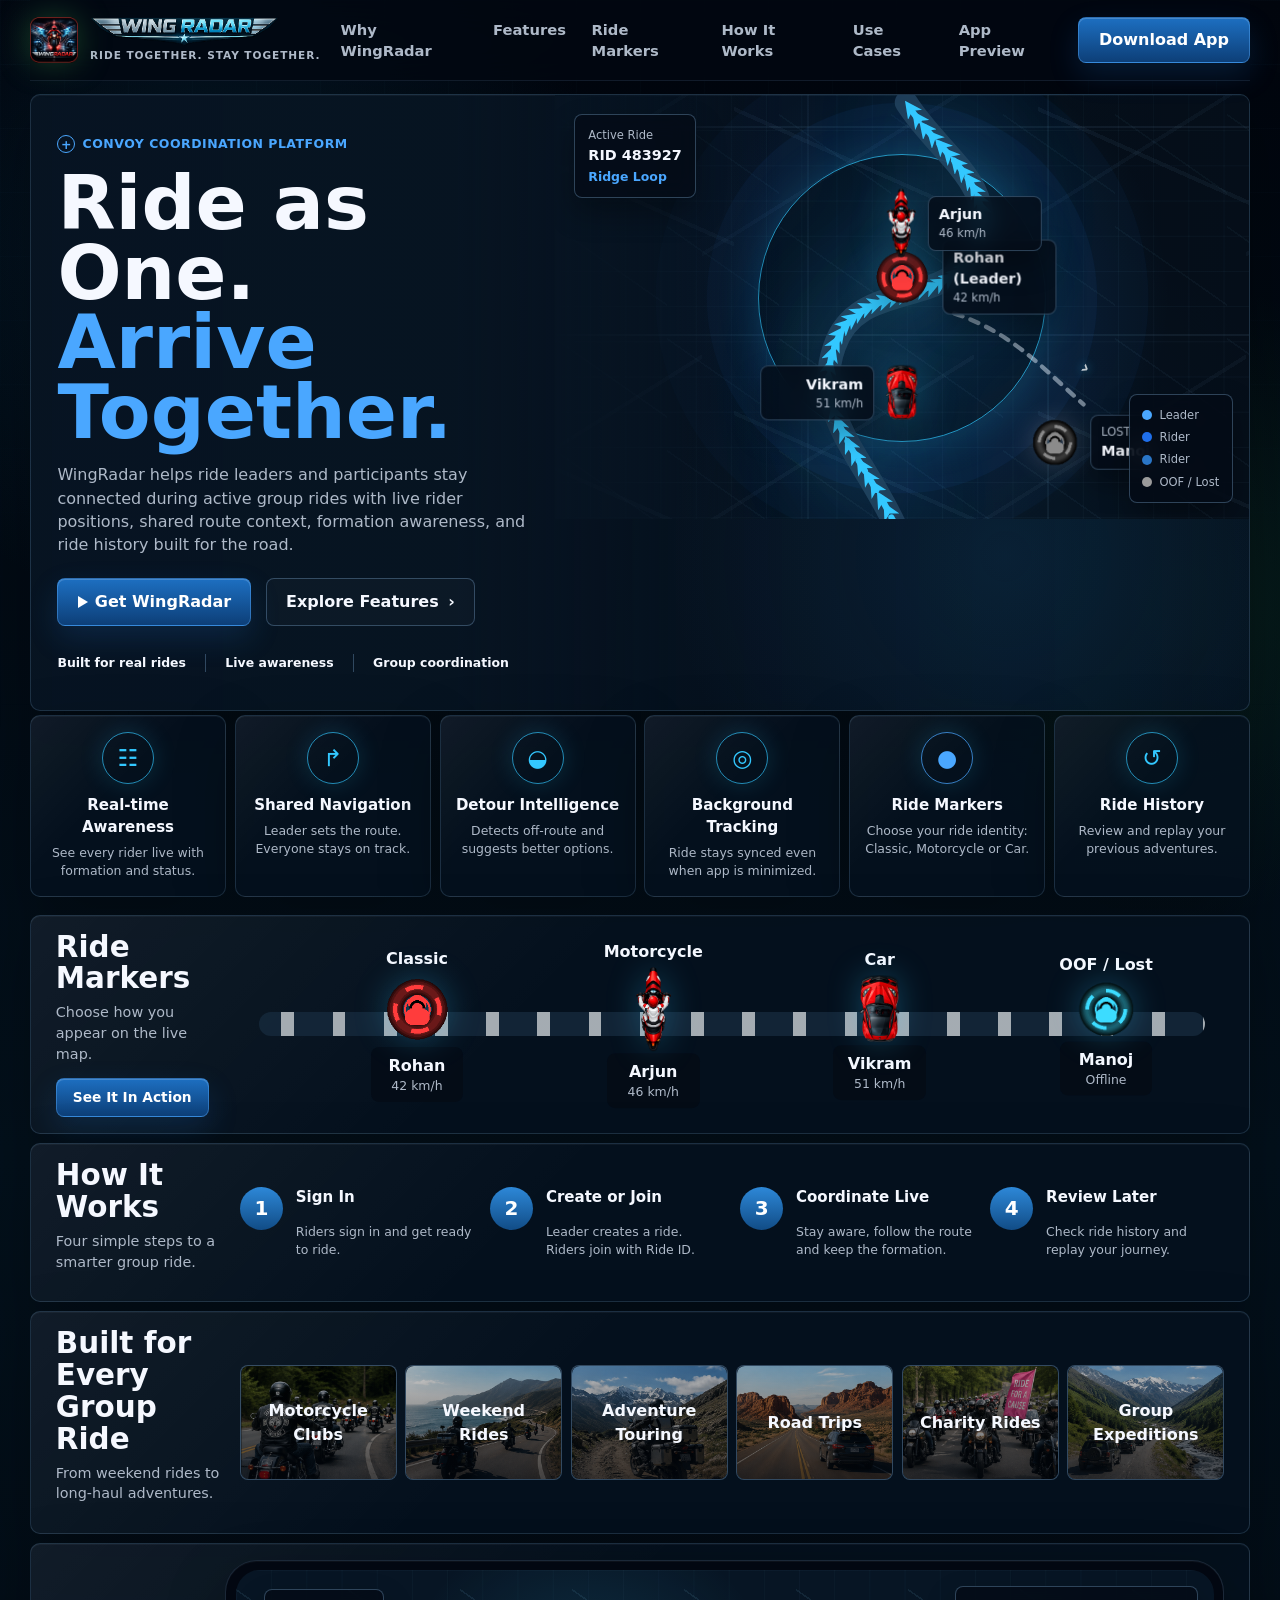
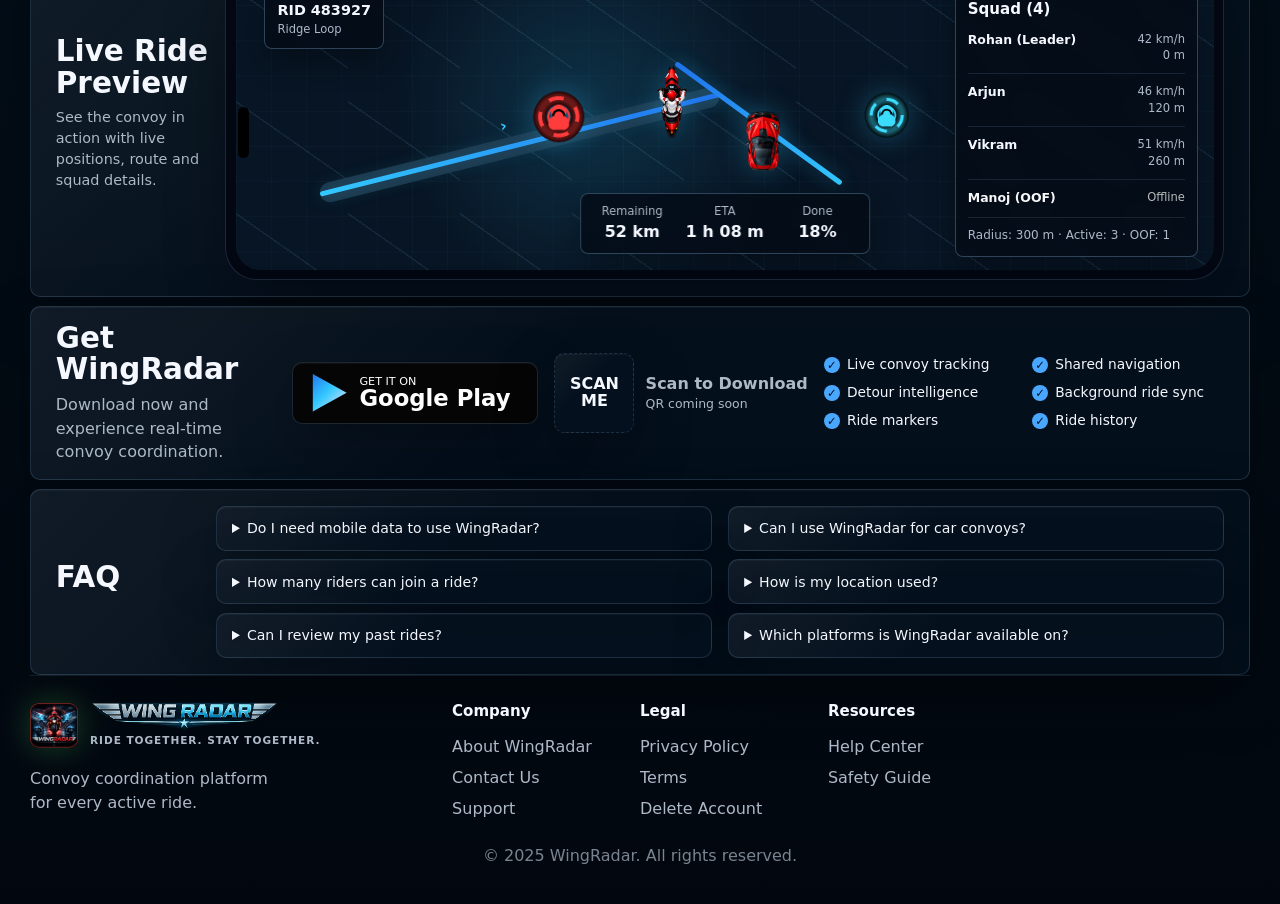
==== commit 2f355e06: "Fix top-nav anchor scrolling and remove footer Stay Connected section" ====
--- a/index.html
+++ b/index.html
@@ -29,7 +29,7 @@
   </header>
 
   <main id="top">
-    <section class="hero shell">
+    <section id="why" class="hero shell">
       <div class="hero-copy">
         <p class="badge">Convoy Coordination Platform</p>
         <h1>Ride as One.<span>Arrive Together.</span></h1>
@@ -324,13 +324,6 @@
       <a href="support.html">Help Center</a>
       <a href="terms.html">Safety Guide</a>
     </nav>
-    <div class="socials" aria-label="Social placeholders">
-      <h3>Stay Connected</h3>
-      <span>f</span>
-      <span>◎</span>
-      <span>▶</span>
-      <span>✉</span>
-    </div>
     <p class="copyright">© 2025 WingRadar. All rights reserved.</p>
   </footer>
 </body>
--- a/style.css
+++ b/style.css
@@ -22,6 +22,16 @@
 
 html {
   scroll-behavior: smooth;
+}
+
+section[id] {
+  scroll-margin-top: 140px;
+}
+
+@media (max-width: 900px) {
+  section[id] {
+    scroll-margin-top: 120px;
+  }
 }
 
 body {
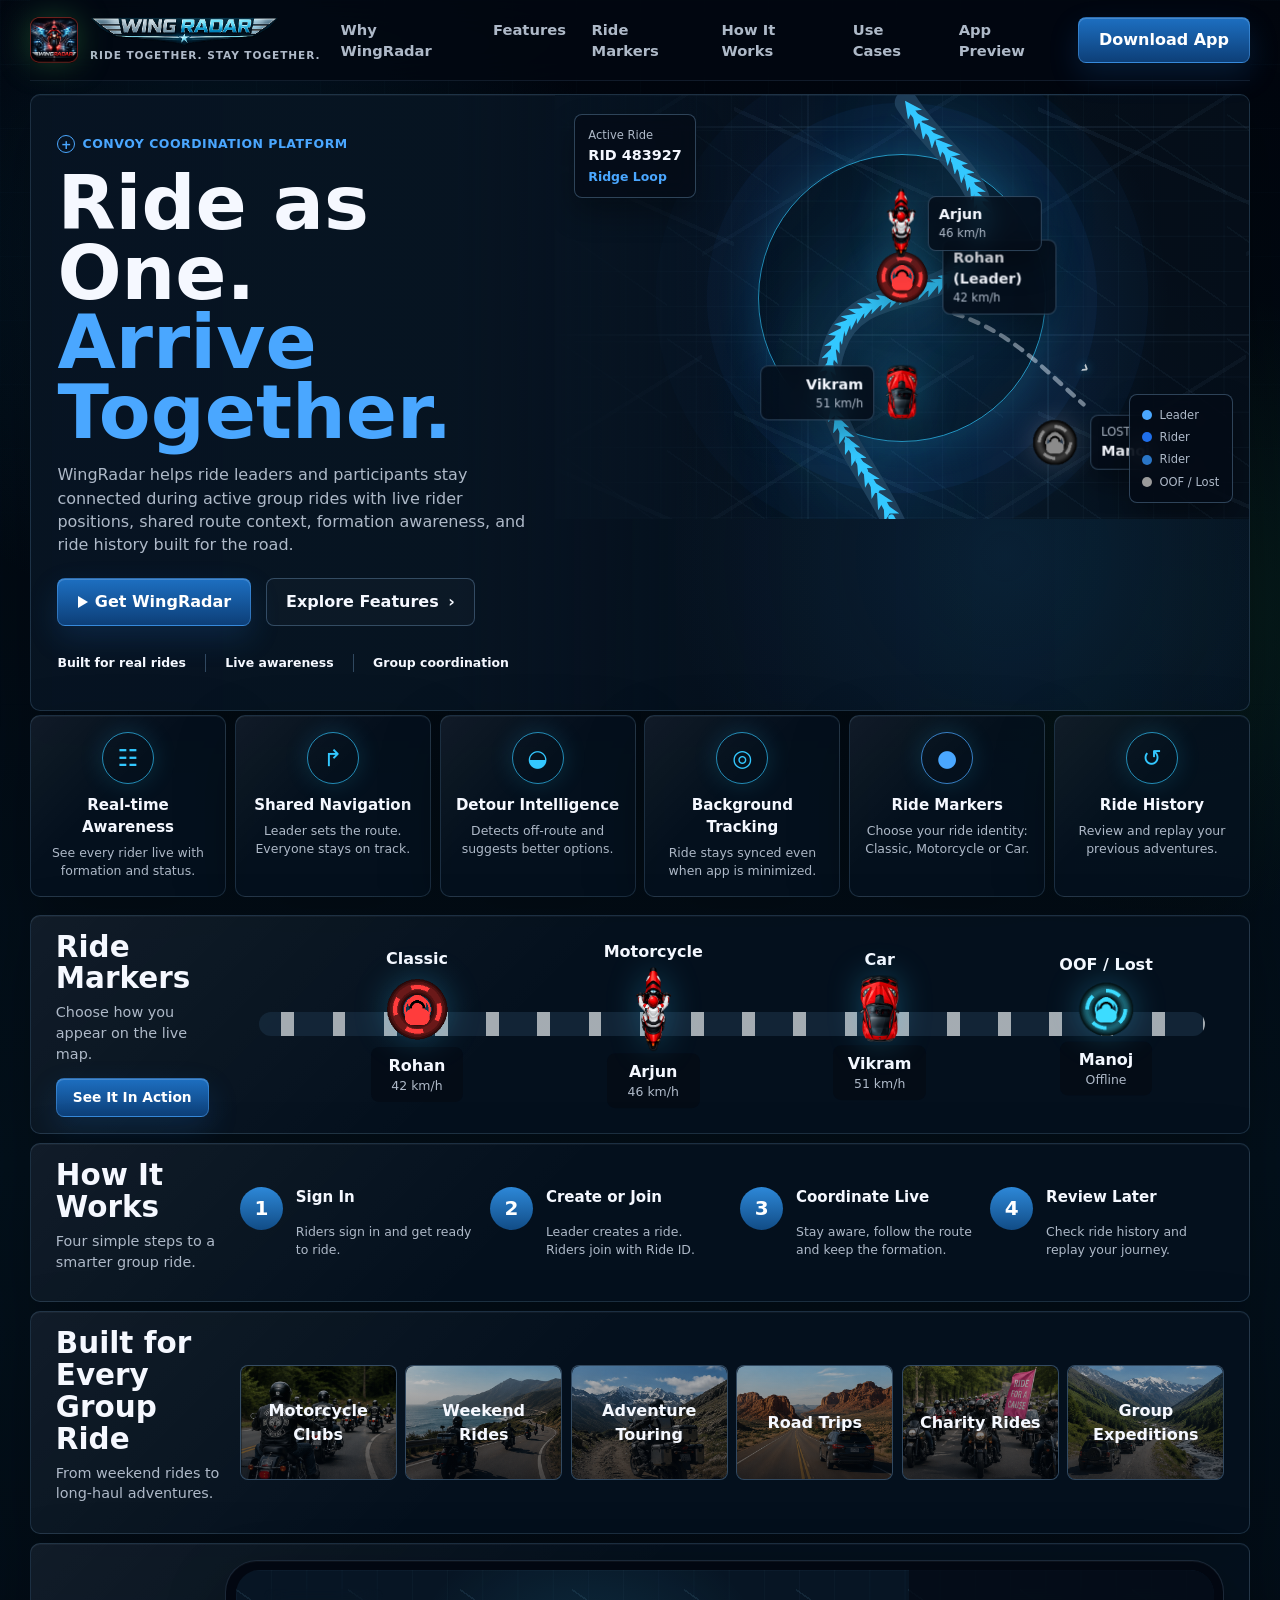
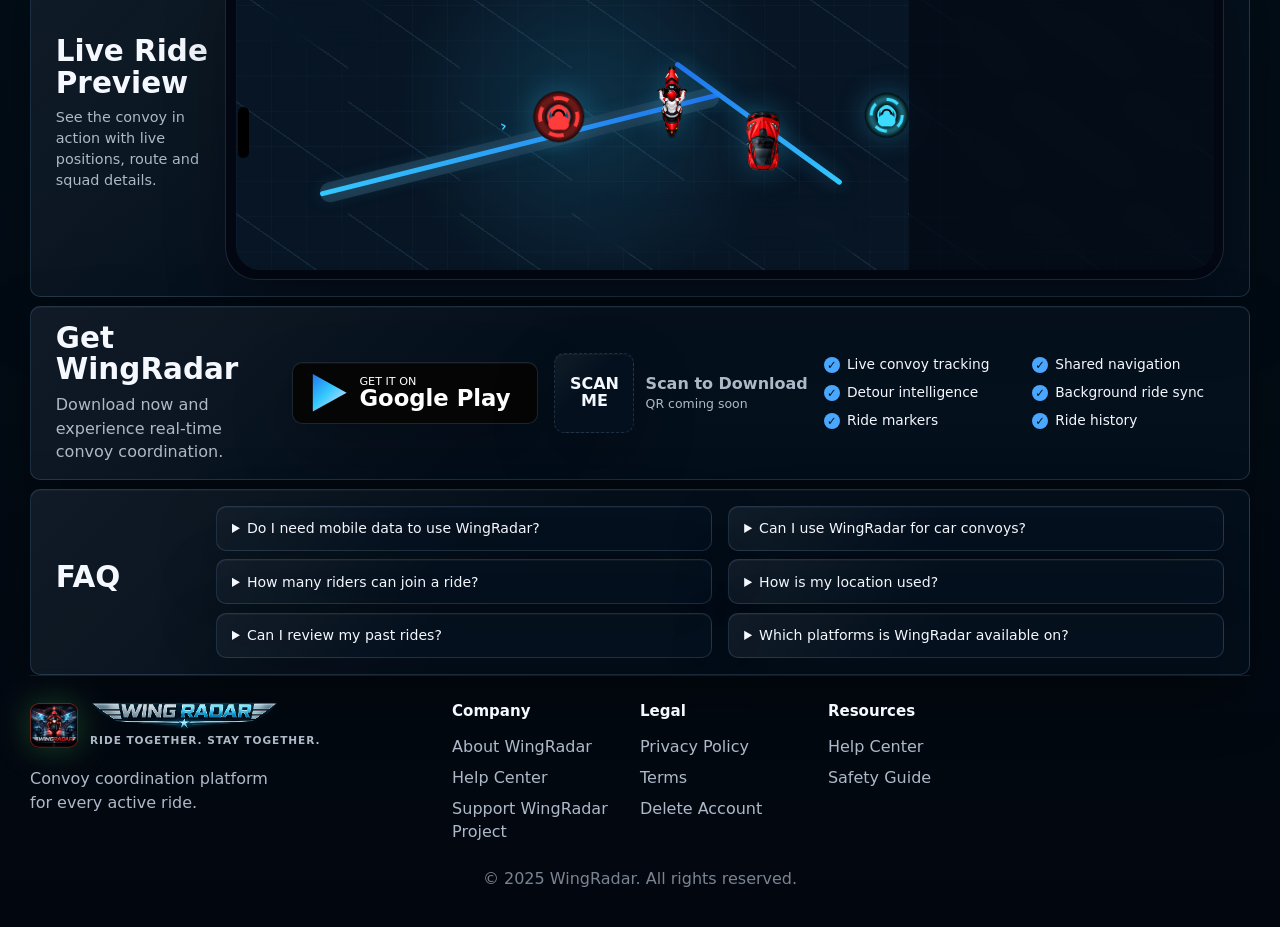
==== commit 2532b780: "Website: add support-wingradar page; update footer Company links across site" ====
--- a/index.html
+++ b/index.html
@@ -310,8 +310,8 @@
     <nav aria-label="Company links">
       <h3>Company</h3>
       <a href="#why">About WingRadar</a>
-      <a href="mailto:support@ridewingsync.com">Contact Us</a>
-      <a href="support.html">Support</a>
+      <a href="support.html">Help Center</a>
+      <a href="support-wingradar.html">Support WingRadar Project</a>
     </nav>
     <nav aria-label="Legal links">
       <h3>Legal</h3>
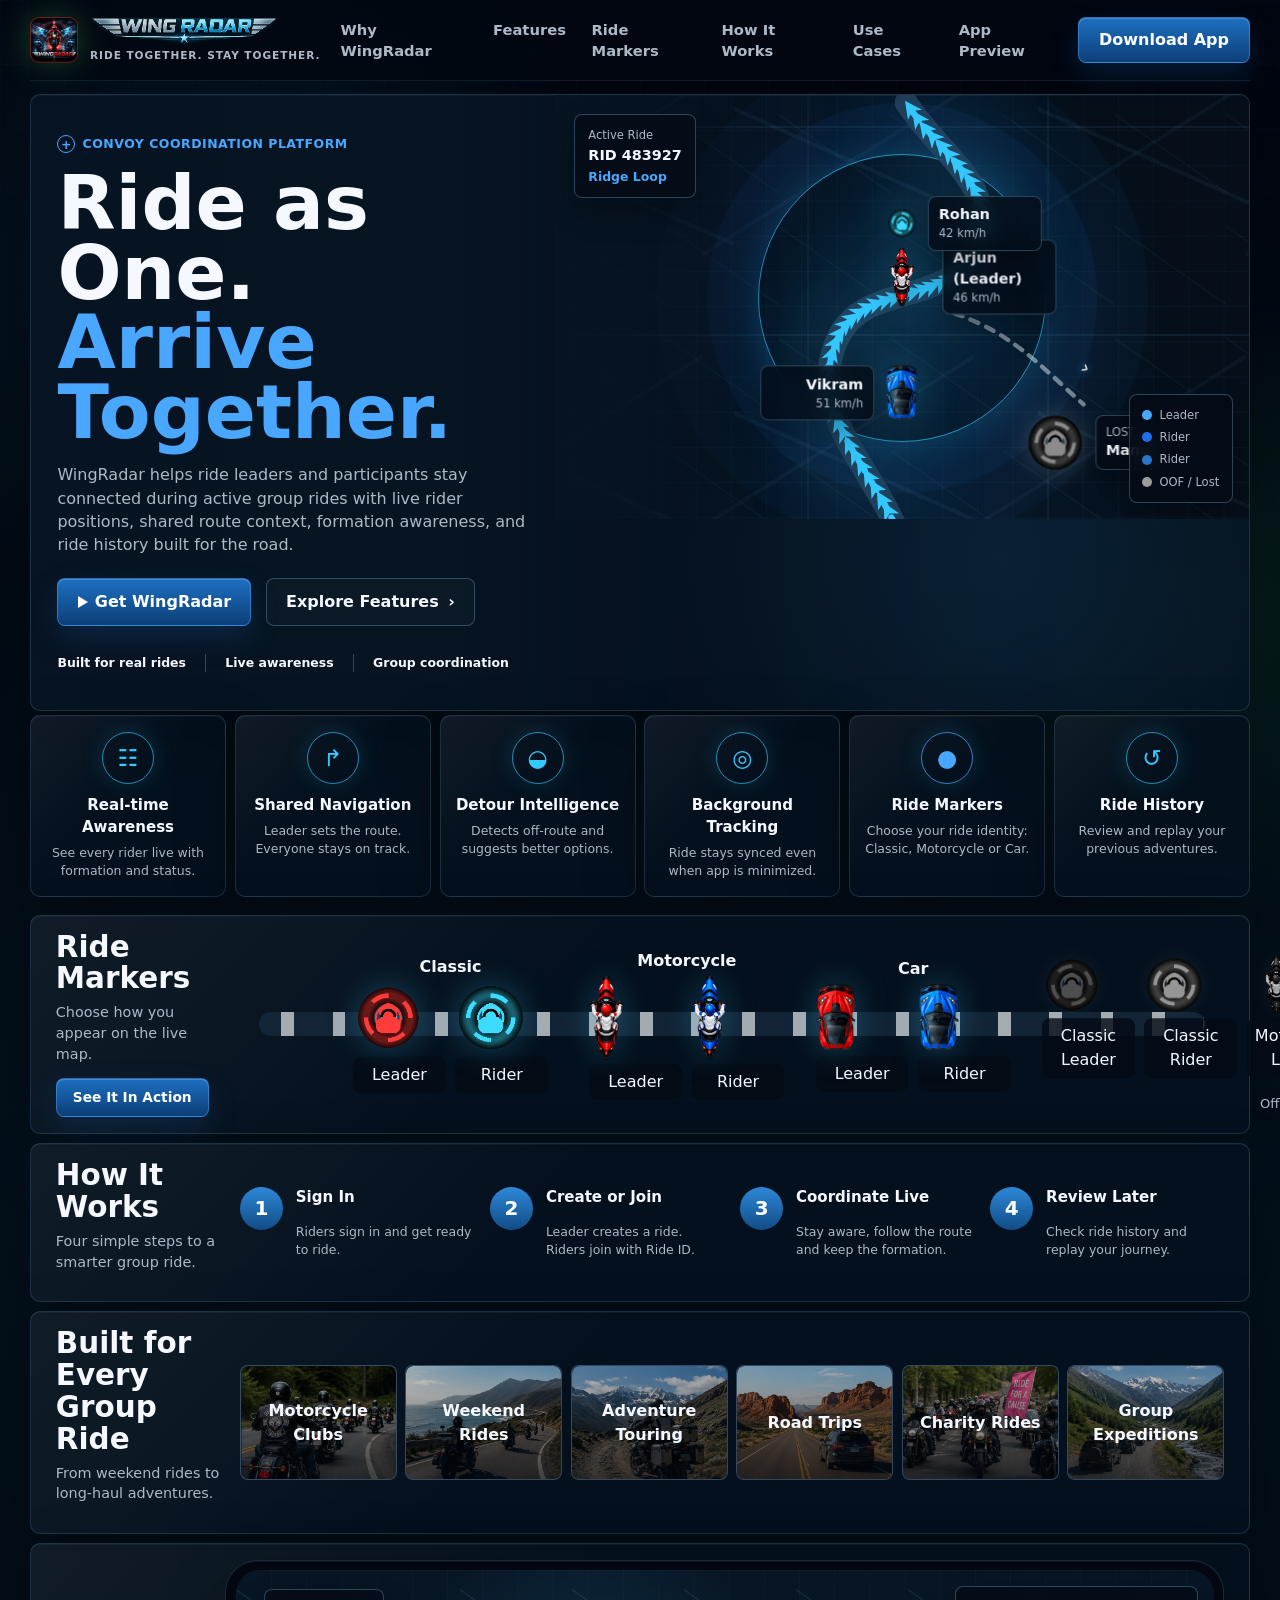
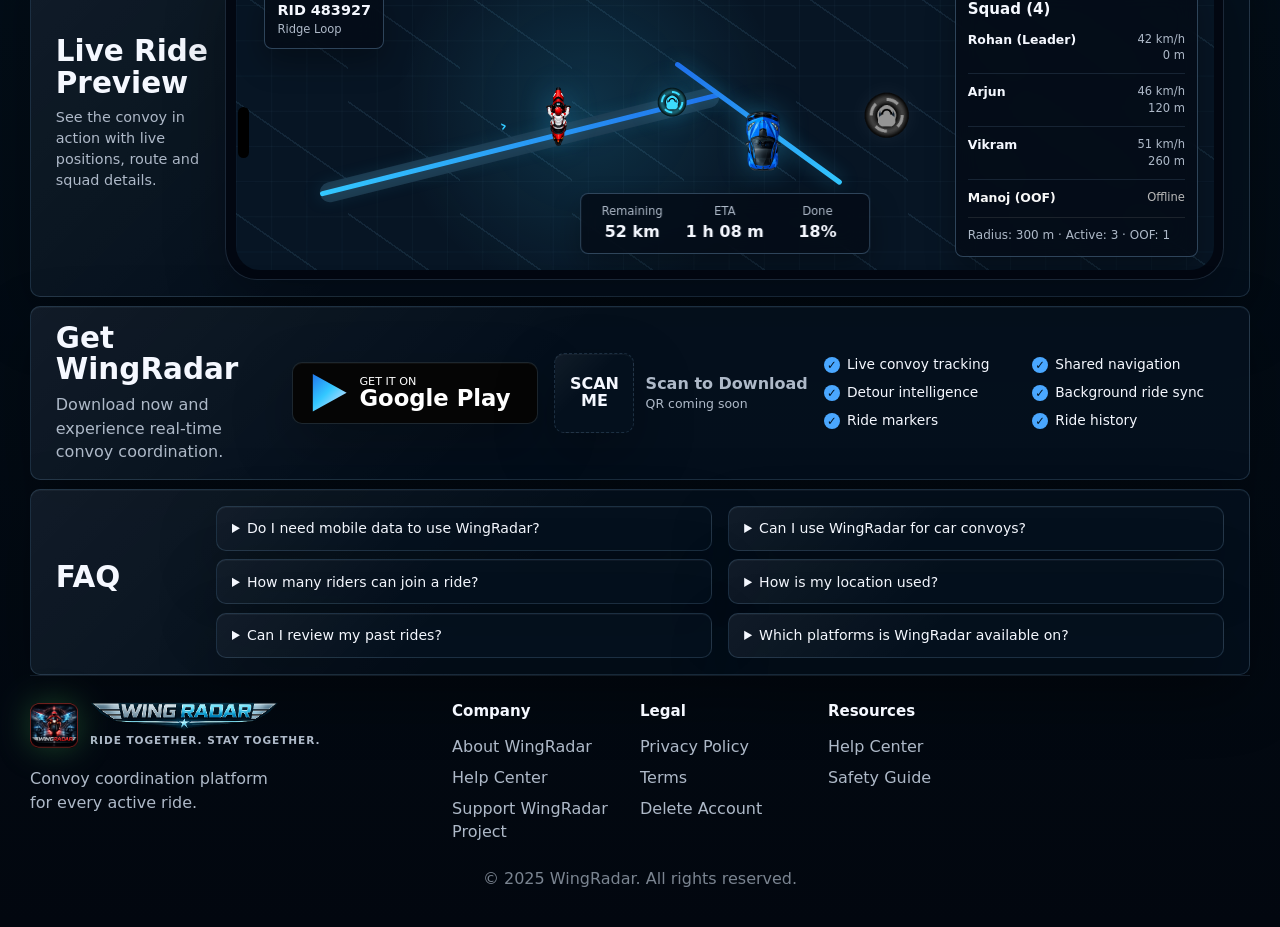
==== commit ef3b35a0: "Website: correct hero markers, update ride markers examples, reuse hero animation in preview" ====
--- a/index.html
+++ b/index.html
@@ -69,19 +69,19 @@
           </div>
 
           <figure class="map-unit leader-unit">
-            <img src="images/wingsync_leader_marker.gif" alt="Rohan leader Ride Marker">
-            <figcaption><strong>Rohan (Leader)</strong><span>42 km/h</span></figcaption>
+            <img src="images/leader_bike_marker.png" alt="Arjun (Leader) Motorcycle Ride Marker">
+            <figcaption><strong>Arjun (Leader)</strong><span>46 km/h</span></figcaption>
           </figure>
           <figure class="map-unit rider-one">
-            <img src="images/leader_bike_marker.png" alt="Arjun motorcycle Ride Marker">
-            <figcaption><strong>Arjun</strong><span>46 km/h</span></figcaption>
+            <img src="images/wingsync_rider_marker.gif" alt="Rohan Classic Rider">
+            <figcaption><strong>Rohan</strong><span>42 km/h</span></figcaption>
           </figure>
           <figure class="map-unit rider-two">
-            <img src="images/leader_car_marker.png" alt="Vikram car Ride Marker">
+            <img src="images/rider_car_marker.png" alt="Vikram Car Rider">
             <figcaption><strong>Vikram</strong><span>51 km/h</span></figcaption>
           </figure>
-          <figure class="map-unit lost-rider">
-            <img src="images/wingsync_rider_marker_lost.png" alt="Manoj OOF Lost Ride Marker">
+          <figure class="map-unit lost-rider oof-marker">
+            <img src="images/wingsync_rider_marker.gif" alt="Manoj OOF Rider Marker">
             <figcaption><strong>Manoj</strong><span class="status-ok">44 km/h</span><span class="status-lost">LOST</span></figcaption>
           </figure>
 
@@ -136,25 +136,78 @@
       </div>
       <div class="marker-road" aria-label="Ride Marker examples aligned on road">
         <span class="straight-road"></span>
+
         <figure class="marker-example classic-marker">
           <figcaption class="top-label">Classic</figcaption>
-          <img src="images/wingsync_leader_marker.gif" alt="Classic Ride Marker">
-          <figcaption><strong>Rohan</strong><span>42 km/h</span></figcaption>
+          <div class="classic-pair">
+            <div>
+              <img src="images/wingsync_leader_marker.gif" alt="Classic Leader">
+              <figcaption>Leader</figcaption>
+            </div>
+            <div>
+              <img src="images/wingsync_rider_marker.gif" alt="Classic Rider">
+              <figcaption>Rider</figcaption>
+            </div>
+          </div>
         </figure>
+
         <figure class="marker-example motorcycle-marker">
           <figcaption class="top-label">Motorcycle</figcaption>
-          <img src="images/leader_bike_marker.png" alt="Motorcycle Ride Marker">
-          <figcaption><strong>Arjun</strong><span>46 km/h</span></figcaption>
+          <div class="classic-pair">
+            <div>
+              <img src="images/leader_bike_marker.png" alt="Motorcycle Leader">
+              <figcaption>Leader</figcaption>
+            </div>
+            <div>
+              <img src="images/rider_bike_marker.png" alt="Motorcycle Rider">
+              <figcaption>Rider</figcaption>
+            </div>
+          </div>
         </figure>
+
         <figure class="marker-example car-marker">
           <figcaption class="top-label">Car</figcaption>
-          <img src="images/leader_car_marker.png" alt="Car Ride Marker">
-          <figcaption><strong>Vikram</strong><span>51 km/h</span></figcaption>
+          <div class="classic-pair">
+            <div>
+              <img src="images/leader_car_marker.png" alt="Car Leader">
+              <figcaption>Leader</figcaption>
+            </div>
+            <div>
+              <img src="images/rider_car_marker.png" alt="Car Rider">
+              <figcaption>Rider</figcaption>
+            </div>
+          </div>
         </figure>
+
         <figure class="marker-example oof-marker">
           <figcaption class="top-label">OOF / Lost</figcaption>
-          <img src="images/wingsync_rider_marker_lost.png" alt="OOF Lost Ride Marker">
-          <figcaption><strong>Manoj</strong><span>Offline</span></figcaption>
+          <div class="oof-grid">
+            <div>
+              <img src="images/wingsync_leader_marker.gif" alt="Classic Leader OOF" class="oof-img">
+              <figcaption>Classic Leader</figcaption>
+            </div>
+            <div>
+              <img src="images/wingsync_rider_marker.gif" alt="Classic Rider OOF" class="oof-img">
+              <figcaption>Classic Rider</figcaption>
+            </div>
+            <div>
+              <img src="images/leader_bike_marker.png" alt="Motorcycle Leader OOF" class="oof-img">
+              <figcaption>Motorcycle Leader</figcaption>
+            </div>
+            <div>
+              <img src="images/rider_bike_marker.png" alt="Motorcycle Rider OOF" class="oof-img">
+              <figcaption>Motorcycle Rider</figcaption>
+            </div>
+            <div>
+              <img src="images/leader_car_marker.png" alt="Car Leader OOF" class="oof-img">
+              <figcaption>Car Leader</figcaption>
+            </div>
+            <div>
+              <img src="images/rider_car_marker.png" alt="Car Rider OOF" class="oof-img">
+              <figcaption>Car Rider</figcaption>
+            </div>
+          </div>
+          <figcaption class="marker-note">Offline / Out Of Formation</figcaption>
         </figure>
       </div>
     </section>
@@ -221,10 +274,10 @@
             <strong>RID 483927</strong>
             <span>Ridge Loop</span>
           </div>
-          <img class="preview-marker pm-leader" src="images/wingsync_leader_marker.gif" alt="Leader marker preview">
-          <img class="preview-marker pm-bike" src="images/leader_bike_marker.png" alt="Motorcycle marker preview">
-          <img class="preview-marker pm-car" src="images/leader_car_marker.png" alt="Car marker preview">
-          <img class="preview-marker pm-lost" src="images/wingsync_rider_marker_lost.png" alt="OOF marker preview">
+          <img class="preview-marker pm-leader" src="images/leader_bike_marker.png" alt="Leader marker preview">
+          <img class="preview-marker pm-bike" src="images/wingsync_rider_marker.gif" alt="Motorcycle rider marker preview">
+          <img class="preview-marker pm-car" src="images/rider_car_marker.png" alt="Car rider marker preview">
+          <img class="preview-marker pm-lost" src="images/wingsync_rider_marker.gif" alt="OOF marker preview">
           <aside class="squad-panel">
             <h3>Squad (4)</h3>
             <p><strong>Rohan (Leader)</strong><span>42 km/h<br>0 m</span></p>
--- a/style.css
+++ b/style.css
@@ -1098,6 +1098,50 @@
   top: 40%;
   width: 3.1rem;
   height: 3.1rem;
+}
+
+/* Preview markers reuse hero animation timing and heading to mirror the hero map */
+.preview-map .pm-leader,
+.preview-map .pm-bike,
+.preview-map .pm-car {
+  animation: convoyRouteLoop 18s linear infinite;
+}
+.preview-map .pm-leader { animation-delay: -8s; }
+.preview-map .pm-bike { animation-delay: -12s; }
+.preview-map .pm-car { animation-delay: -4s; }
+
+.preview-marker {
+  animation: markerRouteHeading 18s linear infinite;
+  transform-origin: 50% 18%;
+}
+.preview-marker.pm-leader { animation-delay: -8s; }
+.preview-marker.pm-bike { animation-delay: -12s; }
+.preview-marker.pm-car { animation-delay: -4s; }
+
+/* OOF preview and marker examples: desaturate via CSS */
+.pm-lost,
+.oof-img,
+.oof-marker img {
+  filter: grayscale(1) contrast(1.05) brightness(0.78) drop-shadow(0 0 10px rgba(255,255,255,0.06));
+}
+
+/* Marker examples layout tweaks for dual images */
+.classic-pair,
+.oof-grid {
+  display: flex;
+  gap: 0.6rem;
+  align-items: center;
+}
+.classic-pair > div,
+.oof-grid > div {
+  display: grid;
+  gap: 0.25rem;
+  align-items: center;
+}
+.marker-example figcaption.marker-note {
+  margin-top: 0.45rem;
+  color: var(--muted);
+  font-size: 0.82rem;
 }
 
 .squad-panel {
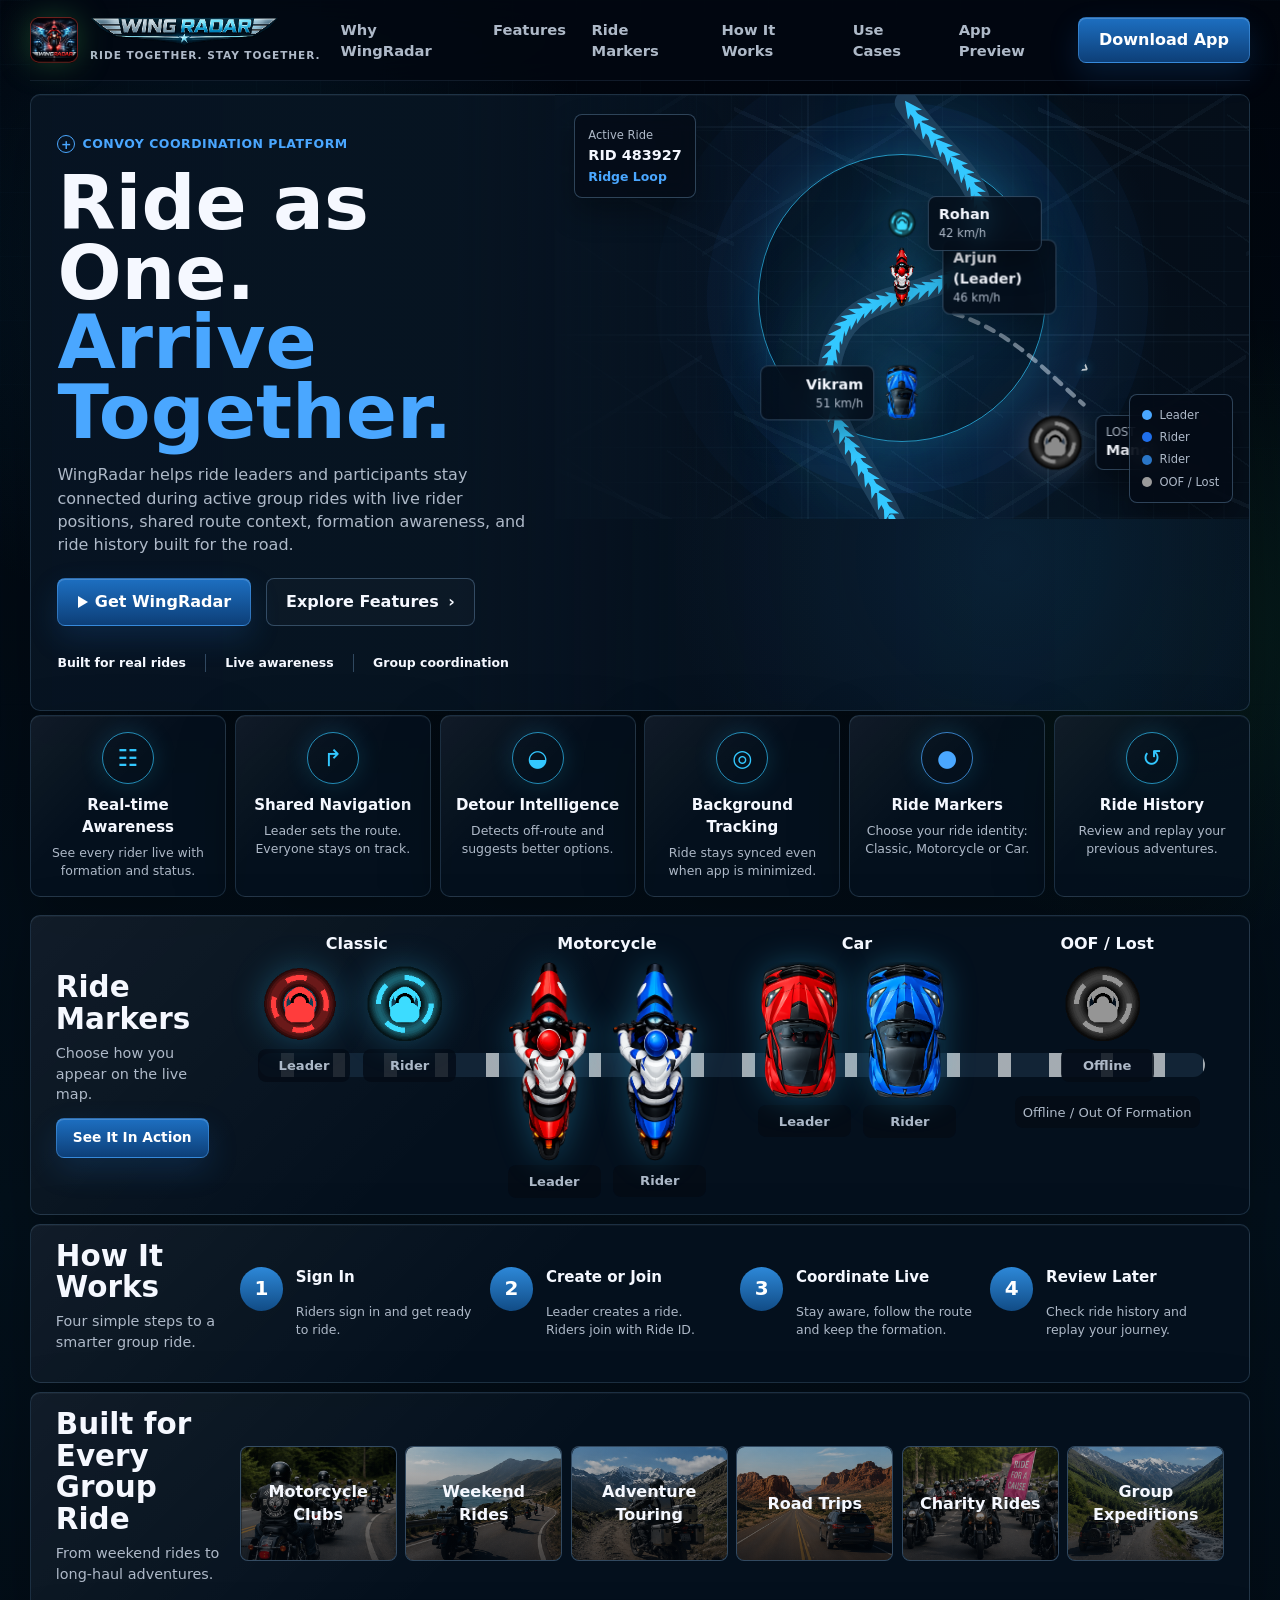
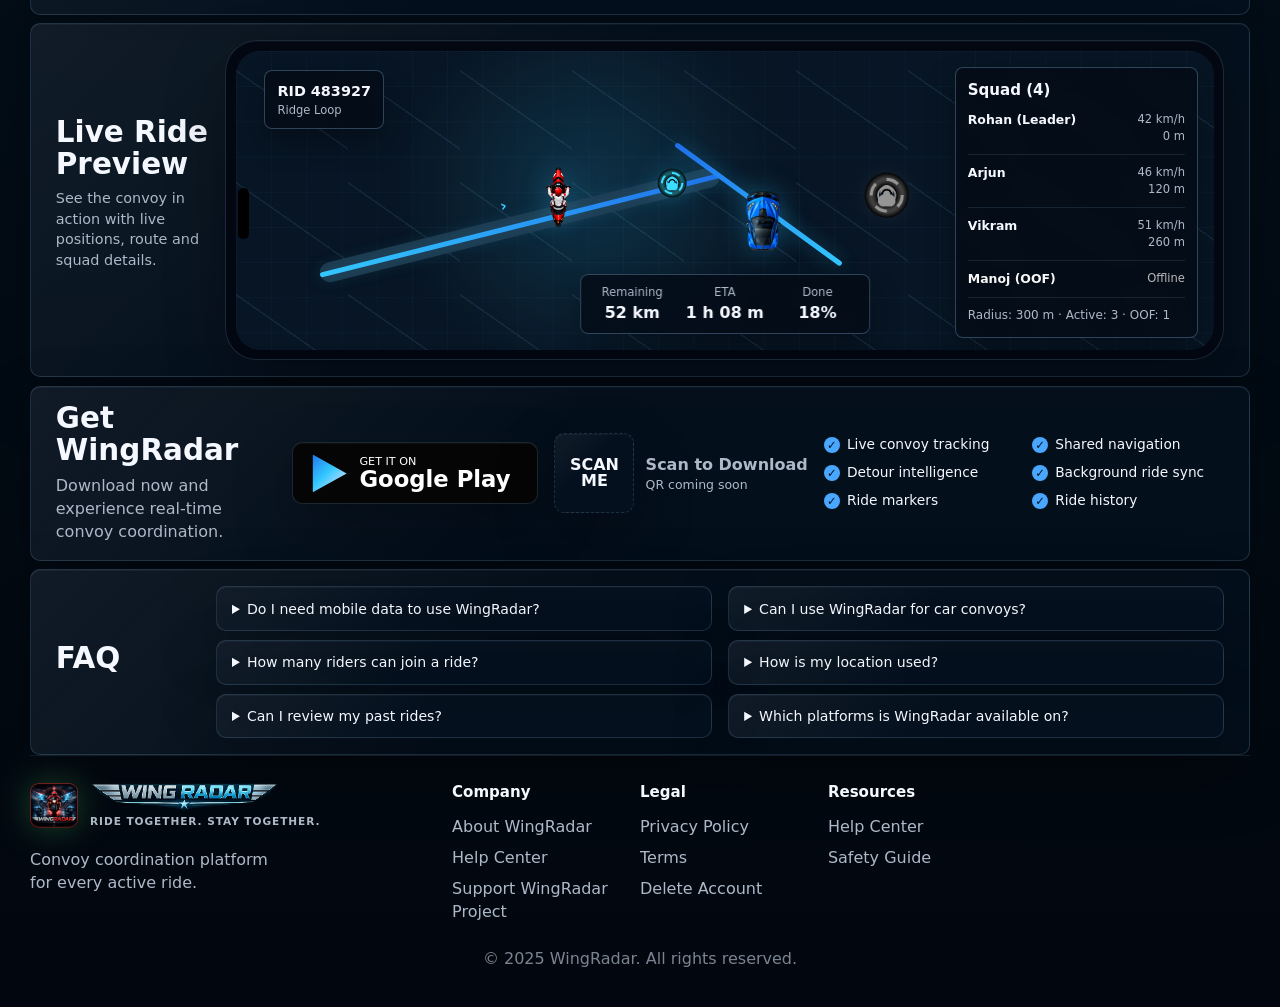
==== commit 2b950ab8: "Hero: set convoy order so leader leads; Markers: responsive grid and single OOF marker" ====
--- a/index.html
+++ b/index.html
@@ -135,80 +135,61 @@
         <a class="mini-action" href="#preview">See It In Action</a>
       </div>
       <div class="marker-road" aria-label="Ride Marker examples aligned on road">
-        <span class="straight-road"></span>
-
-        <figure class="marker-example classic-marker">
-          <figcaption class="top-label">Classic</figcaption>
-          <div class="classic-pair">
-            <div>
-              <img src="images/wingsync_leader_marker.gif" alt="Classic Leader">
-              <figcaption>Leader</figcaption>
+        <span class="straight-road" aria-hidden="true"></span>
+        <div class="marker-groups">
+          <figure class="marker-example">
+            <figcaption class="top-label">Classic</figcaption>
+            <div class="pair">
+              <div class="pair-item">
+                <img src="images/wingsync_leader_marker.gif" alt="Classic Leader">
+                <figcaption class="pair-label">Leader</figcaption>
+              </div>
+              <div class="pair-item">
+                <img src="images/wingsync_rider_marker.gif" alt="Classic Rider">
+                <figcaption class="pair-label">Rider</figcaption>
+              </div>
             </div>
-            <div>
-              <img src="images/wingsync_rider_marker.gif" alt="Classic Rider">
-              <figcaption>Rider</figcaption>
+          </figure>
+
+          <figure class="marker-example">
+            <figcaption class="top-label">Motorcycle</figcaption>
+            <div class="pair">
+              <div class="pair-item">
+                <img src="images/leader_bike_marker.png" alt="Motorcycle Leader">
+                <figcaption class="pair-label">Leader</figcaption>
+              </div>
+              <div class="pair-item">
+                <img src="images/rider_bike_marker.png" alt="Motorcycle Rider">
+                <figcaption class="pair-label">Rider</figcaption>
+              </div>
             </div>
-          </div>
-        </figure>
-
-        <figure class="marker-example motorcycle-marker">
-          <figcaption class="top-label">Motorcycle</figcaption>
-          <div class="classic-pair">
-            <div>
-              <img src="images/leader_bike_marker.png" alt="Motorcycle Leader">
-              <figcaption>Leader</figcaption>
+          </figure>
+
+          <figure class="marker-example">
+            <figcaption class="top-label">Car</figcaption>
+            <div class="pair">
+              <div class="pair-item">
+                <img src="images/leader_car_marker.png" alt="Car Leader">
+                <figcaption class="pair-label">Leader</figcaption>
+              </div>
+              <div class="pair-item">
+                <img src="images/rider_car_marker.png" alt="Car Rider">
+                <figcaption class="pair-label">Rider</figcaption>
+              </div>
             </div>
-            <div>
-              <img src="images/rider_bike_marker.png" alt="Motorcycle Rider">
-              <figcaption>Rider</figcaption>
+          </figure>
+
+          <figure class="marker-example oof-single">
+            <figcaption class="top-label">OOF / Lost</figcaption>
+            <div class="pair single">
+              <div class="pair-item">
+                <img src="images/wingsync_rider_marker.gif" alt="OOF Rider" class="oof-img">
+                <figcaption class="pair-label">Offline</figcaption>
+              </div>
             </div>
-          </div>
-        </figure>
-
-        <figure class="marker-example car-marker">
-          <figcaption class="top-label">Car</figcaption>
-          <div class="classic-pair">
-            <div>
-              <img src="images/leader_car_marker.png" alt="Car Leader">
-              <figcaption>Leader</figcaption>
-            </div>
-            <div>
-              <img src="images/rider_car_marker.png" alt="Car Rider">
-              <figcaption>Rider</figcaption>
-            </div>
-          </div>
-        </figure>
-
-        <figure class="marker-example oof-marker">
-          <figcaption class="top-label">OOF / Lost</figcaption>
-          <div class="oof-grid">
-            <div>
-              <img src="images/wingsync_leader_marker.gif" alt="Classic Leader OOF" class="oof-img">
-              <figcaption>Classic Leader</figcaption>
-            </div>
-            <div>
-              <img src="images/wingsync_rider_marker.gif" alt="Classic Rider OOF" class="oof-img">
-              <figcaption>Classic Rider</figcaption>
-            </div>
-            <div>
-              <img src="images/leader_bike_marker.png" alt="Motorcycle Leader OOF" class="oof-img">
-              <figcaption>Motorcycle Leader</figcaption>
-            </div>
-            <div>
-              <img src="images/rider_bike_marker.png" alt="Motorcycle Rider OOF" class="oof-img">
-              <figcaption>Motorcycle Rider</figcaption>
-            </div>
-            <div>
-              <img src="images/leader_car_marker.png" alt="Car Leader OOF" class="oof-img">
-              <figcaption>Car Leader</figcaption>
-            </div>
-            <div>
-              <img src="images/rider_car_marker.png" alt="Car Rider OOF" class="oof-img">
-              <figcaption>Car Rider</figcaption>
-            </div>
-          </div>
-          <figcaption class="marker-note">Offline / Out Of Formation</figcaption>
-        </figure>
+            <figcaption class="marker-note">Offline / Out Of Formation</figcaption>
+          </figure>
+        </div>
       </div>
     </section>
 
--- a/style.css
+++ b/style.css
@@ -523,42 +523,34 @@
   transform: translate(-50%, -18%);
 }
 
+/* Convoy group: ensure leader stays ahead, riders follow, OOF remains last */
 .leader-unit,
 .rider-one,
 .rider-two {
   animation: convoyRouteLoop 18s linear infinite;
 }
 
-.rider-one {
-  animation-delay: -12s;
-}
-
-.leader-unit {
-  animation-delay: -8s;
-}
-
-.rider-two {
-  animation-delay: -4s;
-}
+/* Ordering: larger negative delay = further along the path (ahead).
+   Set leader most advanced, then Rohan, then Vikram, then Manoj (OOF last).
+*/
+.leader-unit { animation-delay: -12s; }
+.rider-one   { animation-delay: -8s;  }
+.rider-two   { animation-delay: -4s;  }
+/* lost-rider (Manoj) remains last with minimal/zero negative delay */
+.lost-rider  { animation: convoyRouteLoop 18s linear infinite; animation-delay: 0s; }
 
 .leader-unit img,
 .rider-one img,
-.rider-two img {
+.rider-two img,
+.lost-rider img {
   animation: markerRouteHeading 18s linear infinite;
   transform-origin: 50% 18%;
 }
-
-.rider-one img {
-  animation-delay: -12s;
-}
-
-.leader-unit img {
-  animation-delay: -8s;
-}
-
-.rider-two img {
-  animation-delay: -4s;
-}
+/* Match heading animation delays with convoy order so rotation follows progression */
+.leader-unit img { animation-delay: -12s; }
+.rider-one img   { animation-delay: -8s;  }
+.rider-two img   { animation-delay: -4s;  }
+.lost-rider img  { animation-delay: 0s;   }
 
 .map-unit img {
   display: block;
@@ -776,32 +768,40 @@
   transform: translateY(-50%);
 }
 
-.marker-example {
-  position: absolute;
-  top: 50%;
+.marker-groups {
+  display: grid;
+  grid-template-columns: repeat(4, minmax(0, 1fr));
+  gap: 1rem;
+  align-items: start;
+  width: 100%;
+}
+
+.marker-groups .marker-example {
+  position: relative;
   display: grid;
   justify-items: center;
-  gap: 0.18rem;
-  width: 8rem;
+  gap: 0.45rem;
   margin: 0;
-  transform: translate(-50%, -50%);
-}
-
-.classic-marker {
-  left: 18%;
-}
-
-.motorcycle-marker {
-  left: 42%;
-}
-
-.car-marker {
-  left: 65%;
-}
-
-.oof-marker {
-  left: 88%;
-}
+  width: 100%;
+}
+
+.pair {
+  display: flex;
+  gap: 0.8rem;
+  align-items: center;
+  justify-content: center;
+}
+
+.pair.single { justify-content: center; }
+
+.pair-item { display: grid; gap: 0.25rem; align-items: center; }
+.pair-item img { display: block; max-width: 5.2rem; height: auto; }
+.pair-label { color: var(--muted); font-size: 0.82rem; font-weight:700; text-align:center; }
+
+.oof-single .oof-img,
+.oof-img { filter: grayscale(1) contrast(1.05) brightness(0.78); }
+
+.marker-note { margin-top: 0.4rem; color: var(--muted); font-size: 0.82rem; text-align:center; }
 
 .marker-example img {
   display: block;
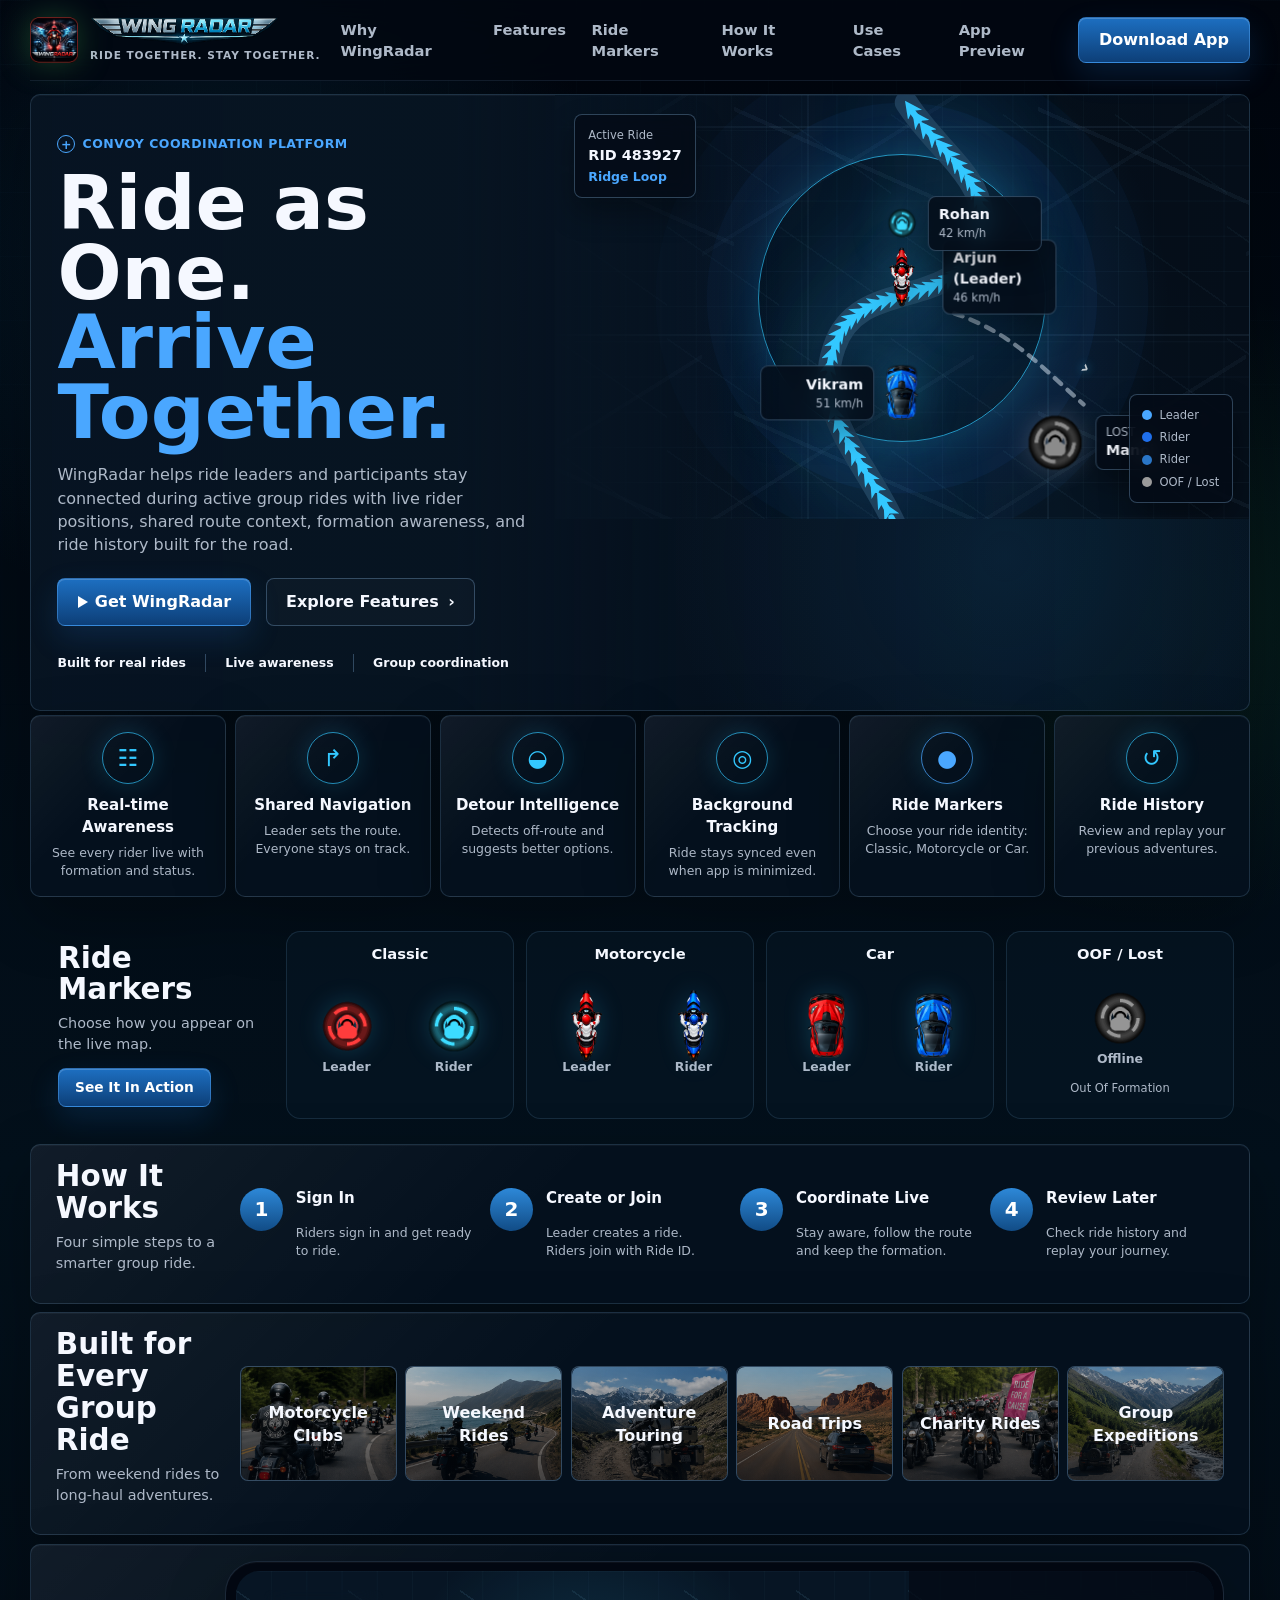
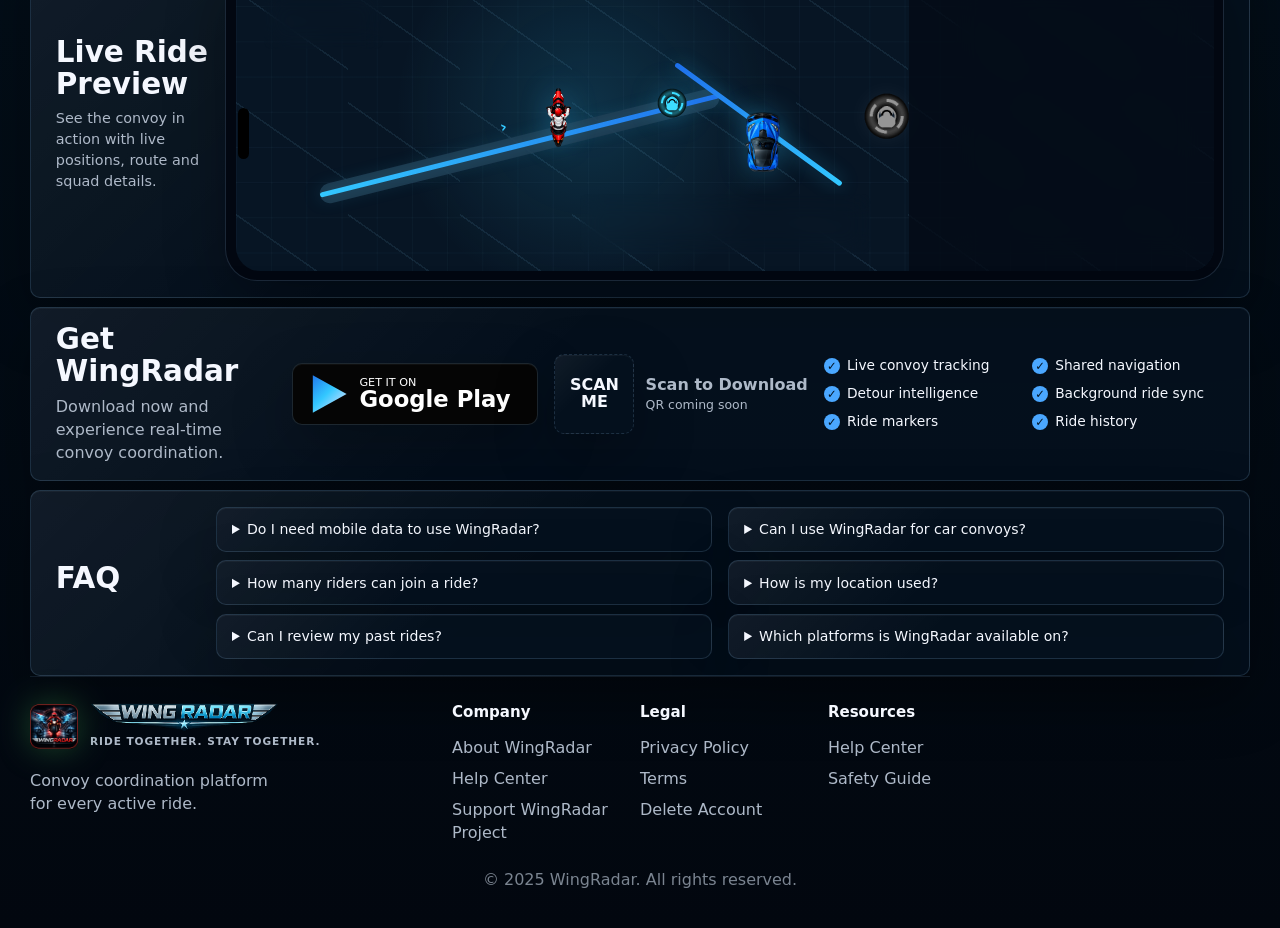
==== commit b93e537b: "Improve Ride Markers responsive layout" ====
--- a/index.html
+++ b/index.html
@@ -128,15 +128,13 @@
       </article>
     </section>
 
-    <section id="markers" class="shell strip-section marker-strip">
-      <div class="strip-intro">
+    <section id="markers" class="shell marker-strip">
+      <div class="strip-intro marker-intro">
         <h2>Ride Markers</h2>
         <p>Choose how you appear on the live map.</p>
         <a class="mini-action" href="#preview">See It In Action</a>
       </div>
-      <div class="marker-road" aria-label="Ride Marker examples aligned on road">
-        <span class="straight-road" aria-hidden="true"></span>
-        <div class="marker-groups">
+      <div class="marker-groups" aria-label="Ride marker examples">
           <figure class="marker-example">
             <figcaption class="top-label">Classic</figcaption>
             <div class="pair">
@@ -187,9 +185,8 @@
                 <figcaption class="pair-label">Offline</figcaption>
               </div>
             </div>
-            <figcaption class="marker-note">Offline / Out Of Formation</figcaption>
-          </figure>
-        </div>
+            <figcaption class="marker-note">Out Of Formation</figcaption>
+          </figure>
       </div>
     </section>
 
--- a/style.css
+++ b/style.css
@@ -750,63 +750,156 @@
   font-size: 0.86rem;
 }
 
-.marker-road {
-  position: relative;
-  min-height: 8.6rem;
-}
-
-.straight-road {
-  position: absolute;
-  left: 2%;
-  right: 2%;
-  top: 50%;
-  height: 1.5rem;
-  border-radius: 999px;
-  background:
-    repeating-linear-gradient(90deg, transparent 0 1.4rem, rgba(255, 255, 255, 0.62) 1.4rem 2.2rem, transparent 2.2rem 3.2rem),
-    rgba(23, 45, 63, 0.75);
-  transform: translateY(-50%);
+.marker-strip {
+  display: grid;
+  grid-template-columns: repeat(5, minmax(0, 1fr));
+  gap: 0.75rem;
+  align-items: stretch;
+  margin-top: 0.55rem;
+  padding: 1rem;
+}
+
+.marker-intro {
+  display: flex;
+  flex-direction: column;
+  align-items: flex-start;
+  justify-content: center;
+  padding: 0.75rem;
 }
 
 .marker-groups {
-  display: grid;
-  grid-template-columns: repeat(4, minmax(0, 1fr));
-  gap: 1rem;
-  align-items: start;
+  display: contents;
+}
+
+.marker-groups .marker-example {
+  display: grid;
+  grid-template-rows: auto 5.75rem auto;
+  justify-items: center;
+  gap: 0.4rem;
+  margin: 0;
+  padding: 0.85rem 0.55rem 0.7rem;
   width: 100%;
-}
-
-.marker-groups .marker-example {
-  position: relative;
-  display: grid;
-  justify-items: center;
-  gap: 0.45rem;
+  min-width: 0;
+  border: 1px solid rgba(111, 174, 218, 0.16);
+  border-radius: 0.9rem;
+  background: rgba(8, 25, 40, 0.46);
+  transition: transform 160ms ease, border-color 160ms ease;
+}
+
+.marker-groups .marker-example .top-label {
+  font-size: 0.92rem;
+  font-weight: 800;
+  line-height: 1.25;
+}
+
+.pair {
+  display: grid;
+  grid-template-columns: repeat(2, minmax(3.25rem, 1fr));
+  gap: 0.35rem;
+  align-items: center;
+  width: 100%;
+}
+
+.pair.single {
+  grid-template-columns: minmax(3.25rem, 1fr);
+  justify-content: center;
+}
+
+.pair-item {
+  display: grid;
+  grid-template-rows: 3.75rem 1rem;
+  gap: 0.2rem;
+  place-items: center;
+  min-width: 0;
+}
+
+.pair-item img {
+  display: block;
+  width: 3.5rem;
+  height: 3.5rem;
+  object-fit: contain;
+  filter: drop-shadow(0 0 12px rgba(51, 200, 255, 0.2));
+}
+
+.marker-example:nth-child(2) .pair-item img {
+  width: 4.5rem;
+  height: 4.5rem;
+}
+
+.marker-example:nth-child(3) .pair-item img {
+  width: 4.1rem;
+  height: 4.1rem;
+}
+
+.oof-single .pair-item img {
+  width: 3.5rem;
+  height: 3.5rem;
+}
+
+.pair-label {
+  display: grid;
+  place-items: center;
+  width: 100%;
+  min-height: 1rem;
+  color: var(--muted);
+  font-size: 0.78rem;
+  font-weight: 700;
+  text-align: center;
+}
+
+.oof-single .oof-img,
+.oof-img {
+  filter: grayscale(1) contrast(1.05) brightness(0.78);
+}
+
+.marker-note {
   margin: 0;
-  width: 100%;
-}
-
-.pair {
-  display: flex;
-  gap: 0.8rem;
-  align-items: center;
-  justify-content: center;
-}
-
-.pair.single { justify-content: center; }
-
-.pair-item { display: grid; gap: 0.25rem; align-items: center; }
-.pair-item img { display: block; max-width: 5.2rem; height: auto; }
-.pair-label { color: var(--muted); font-size: 0.82rem; font-weight:700; text-align:center; }
-
-.oof-single .oof-img,
-.oof-img { filter: grayscale(1) contrast(1.05) brightness(0.78); }
-
-.marker-note { margin-top: 0.4rem; color: var(--muted); font-size: 0.82rem; text-align:center; }
-
-.marker-example img {
-  display: block;
-  object-fit: contain;
-  filter: drop-shadow(0 0 16px rgba(51, 200, 255, 0.28));
+  color: var(--muted);
+  font-size: 0.72rem;
+  line-height: 1rem;
+  text-align: center;
+}
+
+@media (max-width: 1199px) {
+  .marker-strip {
+    grid-template-columns: repeat(2, minmax(0, 1fr));
+  }
+
+  .marker-intro {
+    grid-column: 1 / -1;
+    align-items: center;
+    text-align: center;
+  }
+
+  .marker-groups {
+    display: grid;
+    grid-column: 1 / -1;
+    grid-template-columns: repeat(2, minmax(0, 1fr));
+    gap: 0.75rem;
+  }
+}
+
+@media (max-width: 767px) {
+  .marker-strip {
+    padding: 0.75rem;
+  }
+
+  .marker-groups .marker-example {
+    padding-inline: 0.4rem;
+  }
+}
+
+@media (min-width: 768px) {
+  .marker-groups .marker-example:hover {
+    transform: translateY(-2px);
+    border-color: rgba(51, 200, 255, 0.34);
+  }
+}
+
+@media (max-width: 419px) {
+  .marker-groups {
+    grid-template-columns: 1fr;
+  }
 }
 
 .classic-marker img {
@@ -827,15 +920,6 @@
 .oof-marker img {
   width: 3.7rem;
   height: 3.7rem;
-}
-
-.marker-example figcaption:not(.top-label) {
-  display: grid;
-  min-width: 5.8rem;
-  padding: 0.42rem 0.5rem;
-  border-radius: 8px;
-  background: rgba(4, 12, 22, 0.82);
-  text-align: center;
 }
 
 .top-label {
@@ -1138,12 +1222,6 @@
   gap: 0.25rem;
   align-items: center;
 }
-.marker-example figcaption.marker-note {
-  margin-top: 0.45rem;
-  color: var(--muted);
-  font-size: 0.82rem;
-}
-
 .squad-panel {
   position: absolute;
   right: 1rem;
@@ -1790,48 +1868,6 @@
     grid-template-columns: 1fr;
   }
 
-  .marker-road {
-    min-height: 21rem;
-  }
-
-  .straight-road {
-    left: 50%;
-    top: 7%;
-    bottom: 7%;
-    right: auto;
-    width: 1.5rem;
-    height: auto;
-    transform: translateX(-50%);
-  }
-
-  .marker-example {
-    width: 7rem;
-  }
-
-  .classic-marker {
-    left: 50%;
-    top: 18%;
-  }
-
-  .motorcycle-marker {
-    left: 50%;
-    top: 39%;
-  }
-
-  .car-marker {
-    left: 50%;
-    top: 60%;
-  }
-
-  .oof-marker {
-    left: 50%;
-    top: 81%;
-  }
-
-  .top-label {
-    display: none;
-  }
-
   .steps-row,
   .use-case-grid,
   .faq-grid,
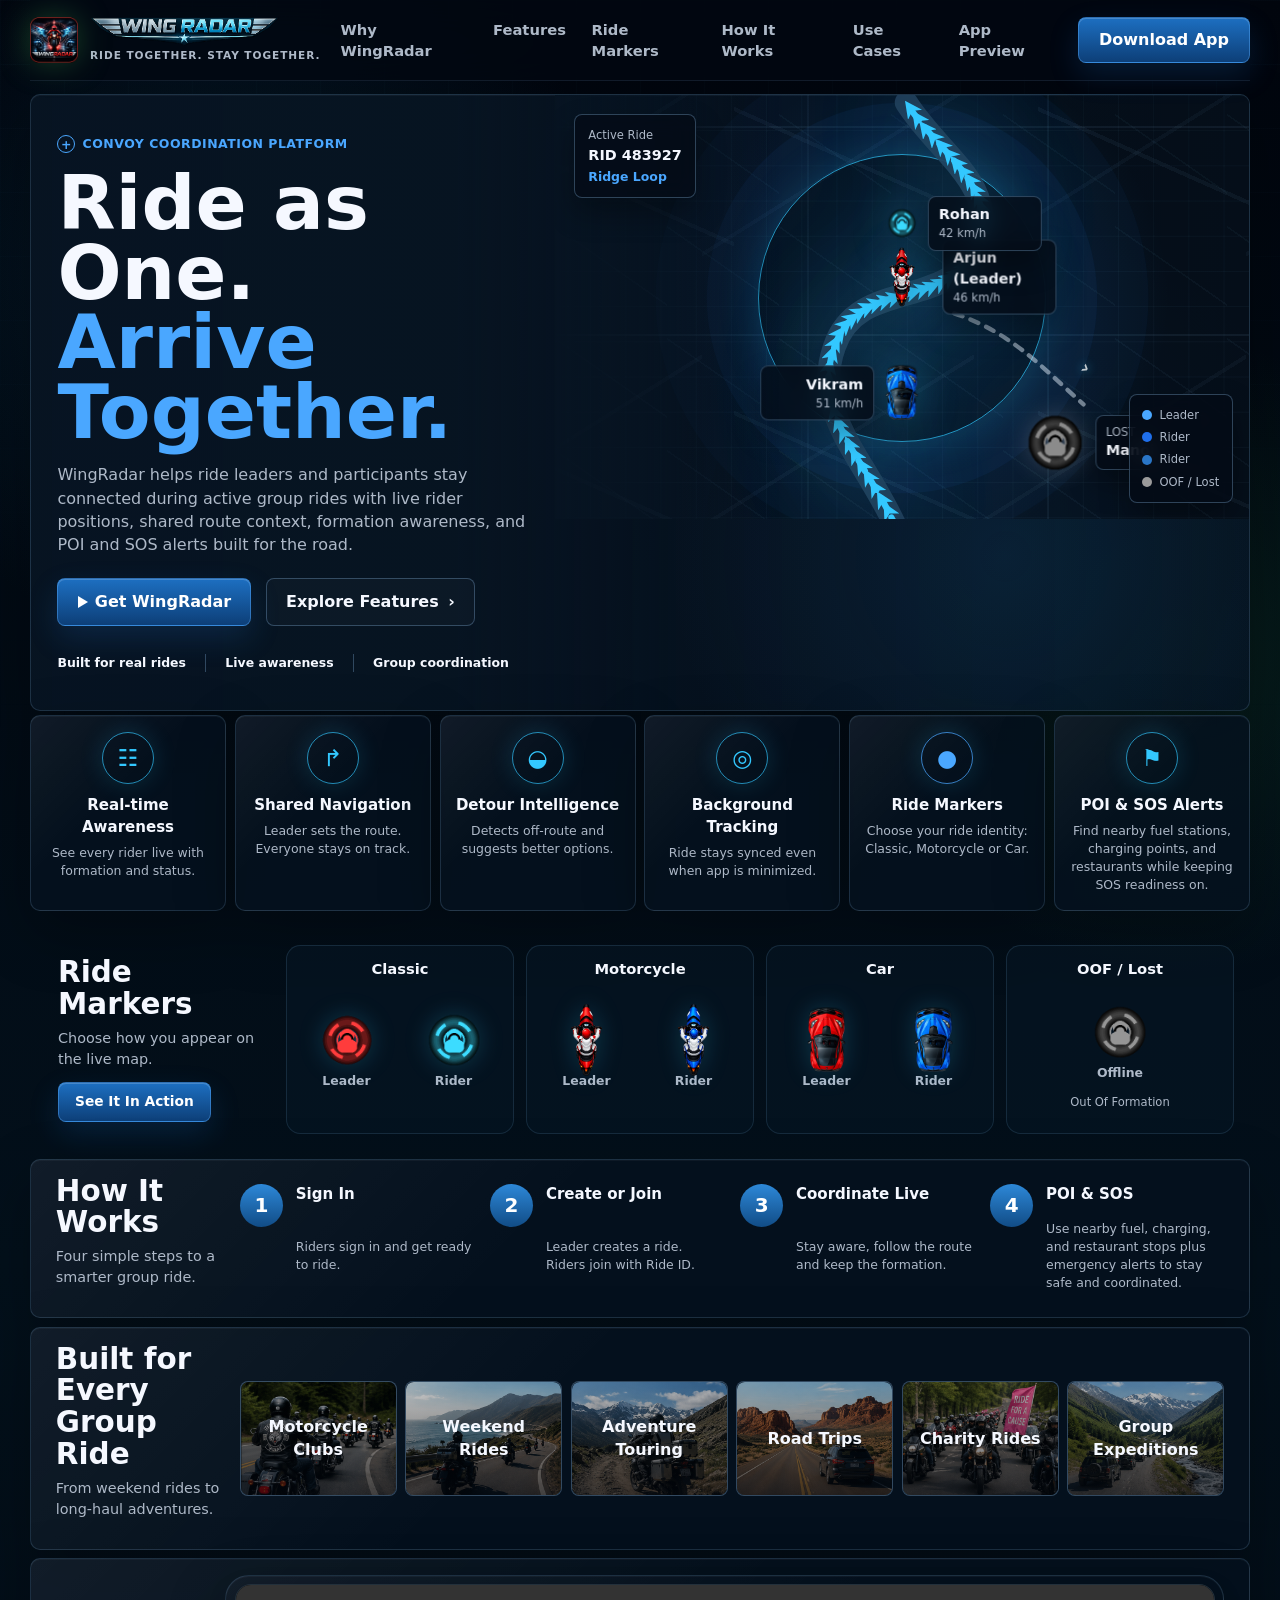
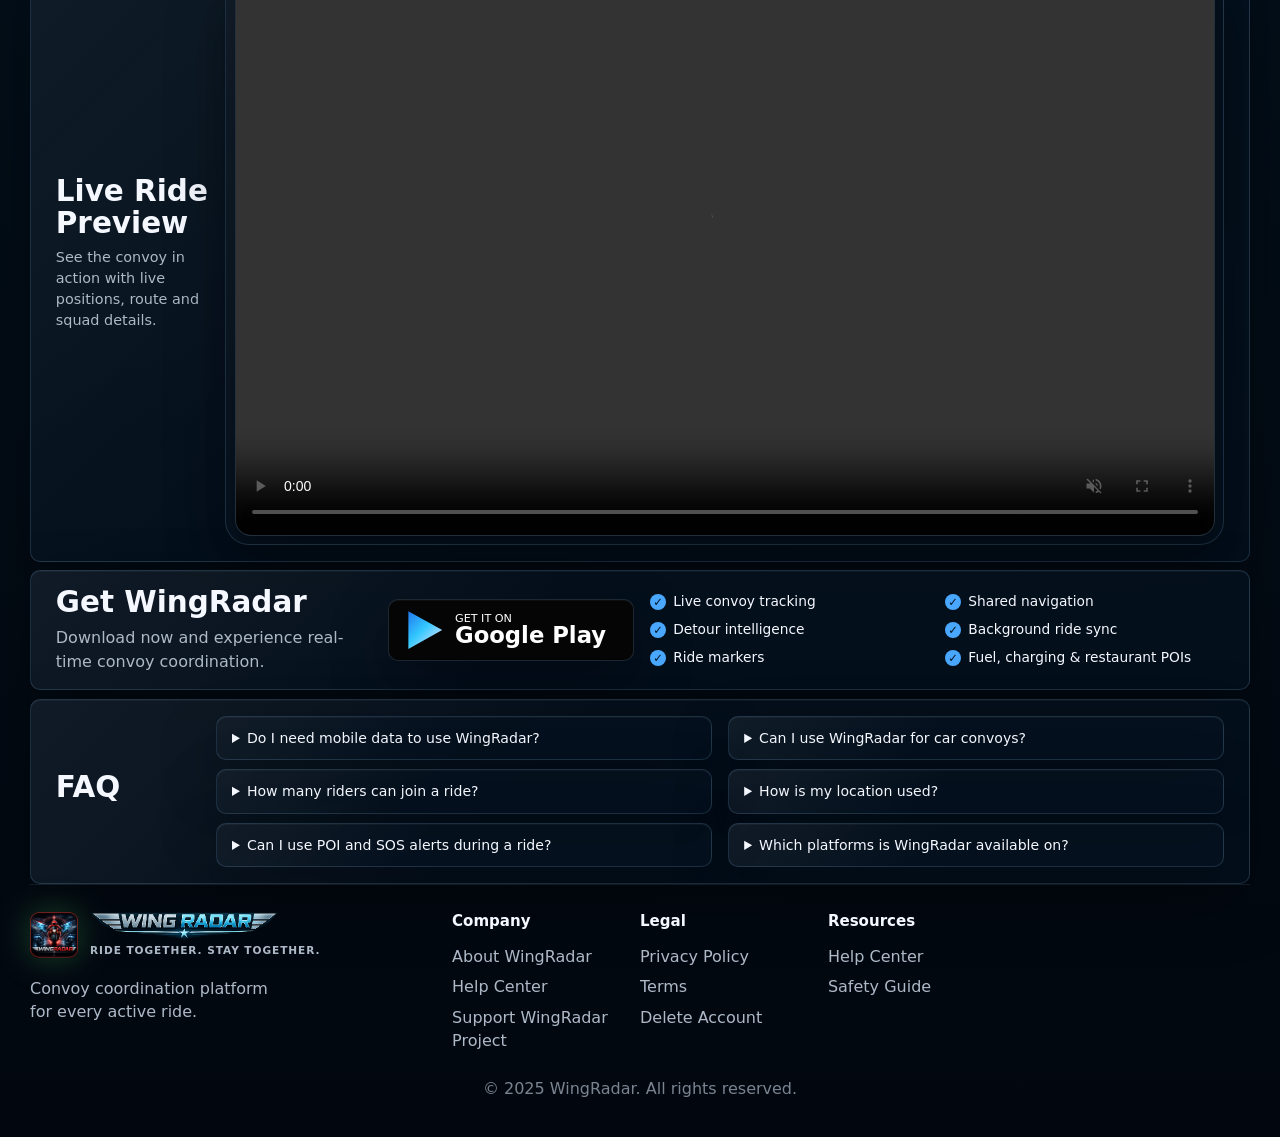
==== commit bea51902: "Update app links, POI copy, and responsive ride preview" ====
--- a/index.html
+++ b/index.html
@@ -4,7 +4,7 @@
   <meta charset="utf-8">
   <meta name="viewport" content="width=device-width, initial-scale=1">
   <title>WingRadar | Ride Together. Stay Together.</title>
-  <meta name="description" content="WingRadar helps ride leaders and participants stay connected during active group rides with live rider positions, shared route context, formation awareness, and ride history built for the road.">
+  <meta name="description" content="WingRadar helps ride leaders and participants stay connected during active group rides with live rider positions, shared route context, formation awareness, and POI and SOS alerts built for the road.">
   <link rel="icon" href="images/wing_sync_app_icon.png" type="image/png">
   <link rel="stylesheet" href="style.css?v=20260709-arrow-heading">
 </head>
@@ -25,7 +25,7 @@
       <a href="#use-cases">Use Cases</a>
       <a href="#preview">App Preview</a>
     </nav>
-    <a class="download-button" href="#download">Download App</a>
+    <a class="download-button" href="https://play.google.com/store/apps/details?id=com.wingsyncride" target="_blank" rel="noopener noreferrer">Download App</a>
   </header>
 
   <main id="top">
@@ -33,9 +33,9 @@
       <div class="hero-copy">
         <p class="badge">Convoy Coordination Platform</p>
         <h1>Ride as One.<span>Arrive Together.</span></h1>
-        <p>WingRadar helps ride leaders and participants stay connected during active group rides with live rider positions, shared route context, formation awareness, and ride history built for the road.</p>
+        <p>WingRadar helps ride leaders and participants stay connected during active group rides with live rider positions, shared route context, formation awareness, and POI and SOS alerts built for the road.</p>
         <div class="hero-actions">
-          <a class="primary-action" href="#download"><span class="play-dot"></span>Get WingRadar</a>
+          <a class="primary-action" href="https://play.google.com/store/apps/details?id=com.wingsyncride" target="_blank" rel="noopener noreferrer"><span class="play-dot"></span>Get WingRadar</a>
           <a class="secondary-action" href="#features">Explore Features <span aria-hidden="true">›</span></a>
         </div>
         <div class="trust-row" aria-label="WingRadar highlights">
@@ -122,9 +122,9 @@
         <p>Choose your ride identity: Classic, Motorcycle or Car.</p>
       </article>
       <article class="feature-card">
-        <span class="feature-symbol">↺</span>
-        <h3>Ride History</h3>
-        <p>Review and replay your previous adventures.</p>
+        <span class="feature-symbol">⚑</span>
+        <h3>POI &amp; SOS Alerts</h3>
+        <p>Find nearby fuel stations, charging points, and restaurants while keeping SOS readiness on.</p>
       </article>
     </section>
 
@@ -213,8 +213,8 @@
         </article>
         <article class="step-card">
           <span>4</span>
-          <h3>Review Later</h3>
-          <p>Check ride history and replay your journey.</p>
+          <h3>POI &amp; SOS</h3>
+          <p>Use nearby fuel, charging, and restaurant stops plus emergency alerts to stay safe and coordinated.</p>
         </article>
       </div>
     </section>
@@ -239,37 +239,11 @@
         <h2>Live Ride Preview</h2>
         <p>See the convoy in action with live positions, route and squad details.</p>
       </div>
-      <div class="phone-frame" aria-label="WingRadar dark-mode map preview">
-        <div class="phone-speaker"></div>
-        <div class="preview-map">
-          <span class="preview-road"></span>
-          <span class="preview-route"></span>
-          <span class="preview-route offshoot"></span>
-          <span class="preview-arrow a1">›</span>
-          <span class="preview-arrow a2">›</span>
-          <span class="preview-arrow a3">›</span>
-          <div class="preview-chip">
-            <strong>RID 483927</strong>
-            <span>Ridge Loop</span>
-          </div>
-          <img class="preview-marker pm-leader" src="images/leader_bike_marker.png" alt="Leader marker preview">
-          <img class="preview-marker pm-bike" src="images/wingsync_rider_marker.gif" alt="Motorcycle rider marker preview">
-          <img class="preview-marker pm-car" src="images/rider_car_marker.png" alt="Car rider marker preview">
-          <img class="preview-marker pm-lost" src="images/wingsync_rider_marker.gif" alt="OOF marker preview">
-          <aside class="squad-panel">
-            <h3>Squad (4)</h3>
-            <p><strong>Rohan (Leader)</strong><span>42 km/h<br>0 m</span></p>
-            <p><strong>Arjun</strong><span>46 km/h<br>120 m</span></p>
-            <p><strong>Vikram</strong><span>51 km/h<br>260 m</span></p>
-            <p class="offline"><strong>Manoj (OOF)</strong><span>Offline</span></p>
-            <footer>Radius: 300 m · Active: 3 · OOF: 1</footer>
-          </aside>
-          <div class="ride-summary">
-            <span><em>Remaining</em><strong>52 km</strong></span>
-            <span><em>ETA</em><strong>1 h 08 m</strong></span>
-            <span><em>Done</em><strong>18%</strong></span>
-          </div>
-        </div>
+      <div class="preview-video-wrap" aria-label="WingRadar live ride preview video">
+        <video class="ride-video" controls playsinline preload="metadata" muted>
+          <source src="Ride_video.mp4" type="video/mp4">
+          Your browser does not support the video tag.
+        </video>
       </div>
     </section>
 
@@ -278,21 +252,17 @@
         <h2>Get WingRadar</h2>
         <p>Download now and experience real-time convoy coordination.</p>
       </div>
-      <a class="play-badge" href="#" aria-label="Google Play placeholder link">
+      <a class="play-badge" href="https://play.google.com/store/apps/details?id=com.wingsyncride" target="_blank" rel="noopener noreferrer" aria-label="Download WingRadar on Google Play">
         <span class="play-triangle"></span>
         <span><small>GET IT ON</small><strong>Google Play</strong></span>
       </a>
-      <div class="qr-block">
-        <div class="scan-box">SCAN<br>ME</div>
-        <p><strong>Scan to Download</strong><span>QR coming soon</span></p>
-      </div>
       <ul class="download-checks" aria-label="WingRadar capabilities">
         <li>Live convoy tracking</li>
         <li>Shared navigation</li>
         <li>Detour intelligence</li>
         <li>Background ride sync</li>
         <li>Ride markers</li>
-        <li>Ride history</li>
+        <li>Fuel, charging &amp; restaurant POIs</li>
       </ul>
     </section>
 
@@ -313,11 +283,11 @@
         </details>
         <details>
           <summary>How is my location used?</summary>
-          <p>Location is intended for active ride coordination with participants in the same ride.</p>
-        </details>
-        <details>
-          <summary>Can I review my past rides?</summary>
-          <p>Ride history helps you review previous routes and group context.</p>
+          <p>Location tracking is only used for live ride coordination while the ride is active. After the ride ends, the app will not collect tracking info.</p>
+        </details>
+        <details>
+          <summary>Can I use POI and SOS alerts during a ride?</summary>
+          <p>Yes. POI alerts help riders find fuel stations, charging points, and restaurants, while SOS alerts support rider safety during the active ride.</p>
         </details>
         <details>
           <summary>Which platforms is WingRadar available on?</summary>
--- a/style.css
+++ b/style.css
@@ -1049,242 +1049,52 @@
   grid-template-columns: 9.6rem 1fr;
 }
 
-.phone-frame {
-  position: relative;
+.preview-video-wrap {
+  display: flex;
+  align-items: center;
+  justify-content: center;
   min-height: 20rem;
-  padding: 0.58rem;
-  border-radius: 2rem;
-  background: #020711;
-}
-
-.phone-speaker {
-  position: absolute;
-  left: 0.72rem;
-  top: 46%;
-  z-index: 5;
-  width: 0.7rem;
-  height: 3.2rem;
-  border-radius: 999px;
-  background: #000;
-}
-
-.preview-map {
-  position: absolute;
-  inset: 0.58rem;
-  overflow: hidden;
+  padding: 0.5rem;
+  border: 1px solid var(--line);
   border-radius: 1.5rem;
   background:
-    radial-gradient(circle at 36% 46%, rgba(51, 200, 255, 0.16), transparent 12rem),
-    linear-gradient(35deg, transparent 0 48%, rgba(104, 160, 190, 0.08) 48% 49%, transparent 49%),
-    #071524;
-  background-size: auto, 7rem 7rem, auto;
-}
-
-.preview-map::before {
-  content: "";
-}
-
-.preview-road,
-.preview-route {
-  position: absolute;
-  left: 8%;
-  top: 55%;
-  width: 42%;
-  height: 1.25rem;
-  border-radius: 999px;
-  transform: rotate(-14deg);
-}
-
-.preview-road {
-  background: rgba(31, 58, 78, 0.88);
-}
-
-.preview-route {
-  height: 0.3rem;
-  margin-top: 0.46rem;
-  background: linear-gradient(90deg, var(--cyan), var(--blue));
-  box-shadow: 0 0 18px rgba(51, 200, 255, 0.35);
-}
-
-.preview-route.offshoot {
-  left: 43%;
-  top: 48%;
-  width: 21%;
-  background: linear-gradient(90deg, var(--blue), var(--cyan));
-  transform: rotate(36deg);
-}
-
-.preview-arrow {
-  position: absolute;
-  z-index: 4;
-  color: var(--cyan);
-  font-weight: 900;
-}
-
-.a1 {
-  left: 27%;
-  top: 48%;
-  transform: rotate(-14deg);
-}
-
-.a2 {
-  left: 44%;
-  top: 41%;
-  transform: rotate(-14deg);
-}
-
-.a3 {
-  left: 54%;
-  top: 48%;
-  color: var(--green);
-  transform: rotate(36deg);
-}
-
-.preview-chip {
-  position: absolute;
-  left: 1.8rem;
-  top: 1.2rem;
-  z-index: 5;
-  display: grid;
-  padding: 0.62rem 0.75rem;
-}
-
-.preview-marker {
-  position: absolute;
-  z-index: 5;
-  object-fit: contain;
-  filter: drop-shadow(0 0 14px rgba(51, 200, 255, 0.3));
-}
-
-.pm-leader {
-  left: 30%;
-  top: 39%;
-  width: 3.7rem;
-  height: 3.7rem;
-}
-
-.pm-bike {
-  left: 43%;
-  top: 32%;
-  width: 2rem;
-  height: 4.5rem;
-}
-
-.pm-car {
-  left: 52%;
-  top: 47%;
-  width: 2.3rem;
-  height: 3.8rem;
-}
-
-.pm-lost {
-  left: 64%;
-  top: 40%;
-  width: 3.1rem;
-  height: 3.1rem;
-}
-
-/* Preview markers reuse hero animation timing and heading to mirror the hero map */
-.preview-map .pm-leader,
-.preview-map .pm-bike,
-.preview-map .pm-car {
-  animation: convoyRouteLoop 18s linear infinite;
-}
-.preview-map .pm-leader { animation-delay: -8s; }
-.preview-map .pm-bike { animation-delay: -12s; }
-.preview-map .pm-car { animation-delay: -4s; }
-
-.preview-marker {
-  animation: markerRouteHeading 18s linear infinite;
-  transform-origin: 50% 18%;
-}
-.preview-marker.pm-leader { animation-delay: -8s; }
-.preview-marker.pm-bike { animation-delay: -12s; }
-.preview-marker.pm-car { animation-delay: -4s; }
-
-/* OOF preview and marker examples: desaturate via CSS */
-.pm-lost,
-.oof-img,
-.oof-marker img {
-  filter: grayscale(1) contrast(1.05) brightness(0.78) drop-shadow(0 0 10px rgba(255,255,255,0.06));
-}
-
-/* Marker examples layout tweaks for dual images */
-.classic-pair,
-.oof-grid {
-  display: flex;
-  gap: 0.6rem;
-  align-items: center;
-}
-.classic-pair > div,
-.oof-grid > div {
-  display: grid;
-  gap: 0.25rem;
-  align-items: center;
-}
-.squad-panel {
-  position: absolute;
-  right: 1rem;
-  top: 1rem;
-  z-index: 6;
-  width: 15.2rem;
-  padding: 0.75rem;
-}
-
-.squad-panel h3 {
-  margin-bottom: 0.6rem;
-}
-
-.squad-panel p {
-  display: flex;
-  justify-content: space-between;
-  gap: 0.75rem;
-  margin-bottom: 0.58rem;
-  padding-bottom: 0.58rem;
-  border-bottom: 1px solid rgba(116, 158, 196, 0.16);
-}
-
-.squad-panel strong {
-  color: var(--text);
-  font-size: 0.78rem;
-}
-
-.squad-panel span {
-  text-align: right;
-}
-
-.squad-panel .offline {
-  filter: grayscale(1);
-}
-
-.squad-panel footer {
-  color: var(--muted);
-  font-size: 0.75rem;
-}
-
-.ride-summary {
-  position: absolute;
-  left: 50%;
-  bottom: 1rem;
-  z-index: 6;
-  display: flex;
-  gap: 0.95rem;
-  padding: 0.58rem 0.8rem;
-  transform: translateX(-50%);
-}
-
-.ride-summary span {
-  display: grid;
-  min-width: 4.8rem;
-  text-align: center;
-}
-
-.ride-summary strong {
-  color: var(--text);
+    linear-gradient(135deg, rgba(255, 255, 255, 0.05), transparent 42%),
+    var(--panel);
+  box-shadow: 0 22px 60px rgba(0, 0, 0, 0.28), inset 0 1px 0 rgba(255, 255, 255, 0.04);
+}
+
+.ride-video {
+  display: block;
+  width: min(100%, 980px);
+  max-height: 68vh;
+  aspect-ratio: 16 / 9;
+  object-fit: cover;
+  border: 1px solid rgba(116, 158, 196, 0.3);
+  border-radius: 1rem;
+  background: #000;
+  transform: rotate(0deg);
+  box-shadow: 0 12px 28px rgba(0, 0, 0, 0.28);
+}
+
+@media (max-width: 680px) {
+  .preview-video-wrap {
+    min-height: 0;
+    padding: 0.35rem;
+  }
+
+  .ride-video {
+    width: 100%;
+    max-height: 42vh;
+    aspect-ratio: 16 / 9;
+    object-fit: cover;
+    border-radius: 0.85rem;
+    transform: rotate(0deg);
+    image-rendering: auto;
+  }
 }
 
 .download-strip {
-  grid-template-columns: minmax(10rem, 0.55fr) auto auto 1fr;
+  grid-template-columns: minmax(10rem, 0.55fr) auto 1fr;
 }
 
 .download-copy p {
@@ -1320,34 +1130,6 @@
 
 .play-badge strong {
   font-size: 1.42rem;
-}
-
-.qr-block {
-  display: flex;
-  align-items: center;
-  gap: 0.7rem;
-}
-
-.scan-box {
-  display: grid;
-  place-items: center;
-  width: 5rem;
-  height: 5rem;
-  border-style: dashed;
-  color: var(--text);
-  font-weight: 900;
-  line-height: 1.05;
-  text-align: center;
-}
-
-.qr-block p {
-  display: grid;
-  margin: 0;
-}
-
-.qr-block span {
-  color: var(--muted);
-  font-size: 0.78rem;
 }
 
 .download-checks {
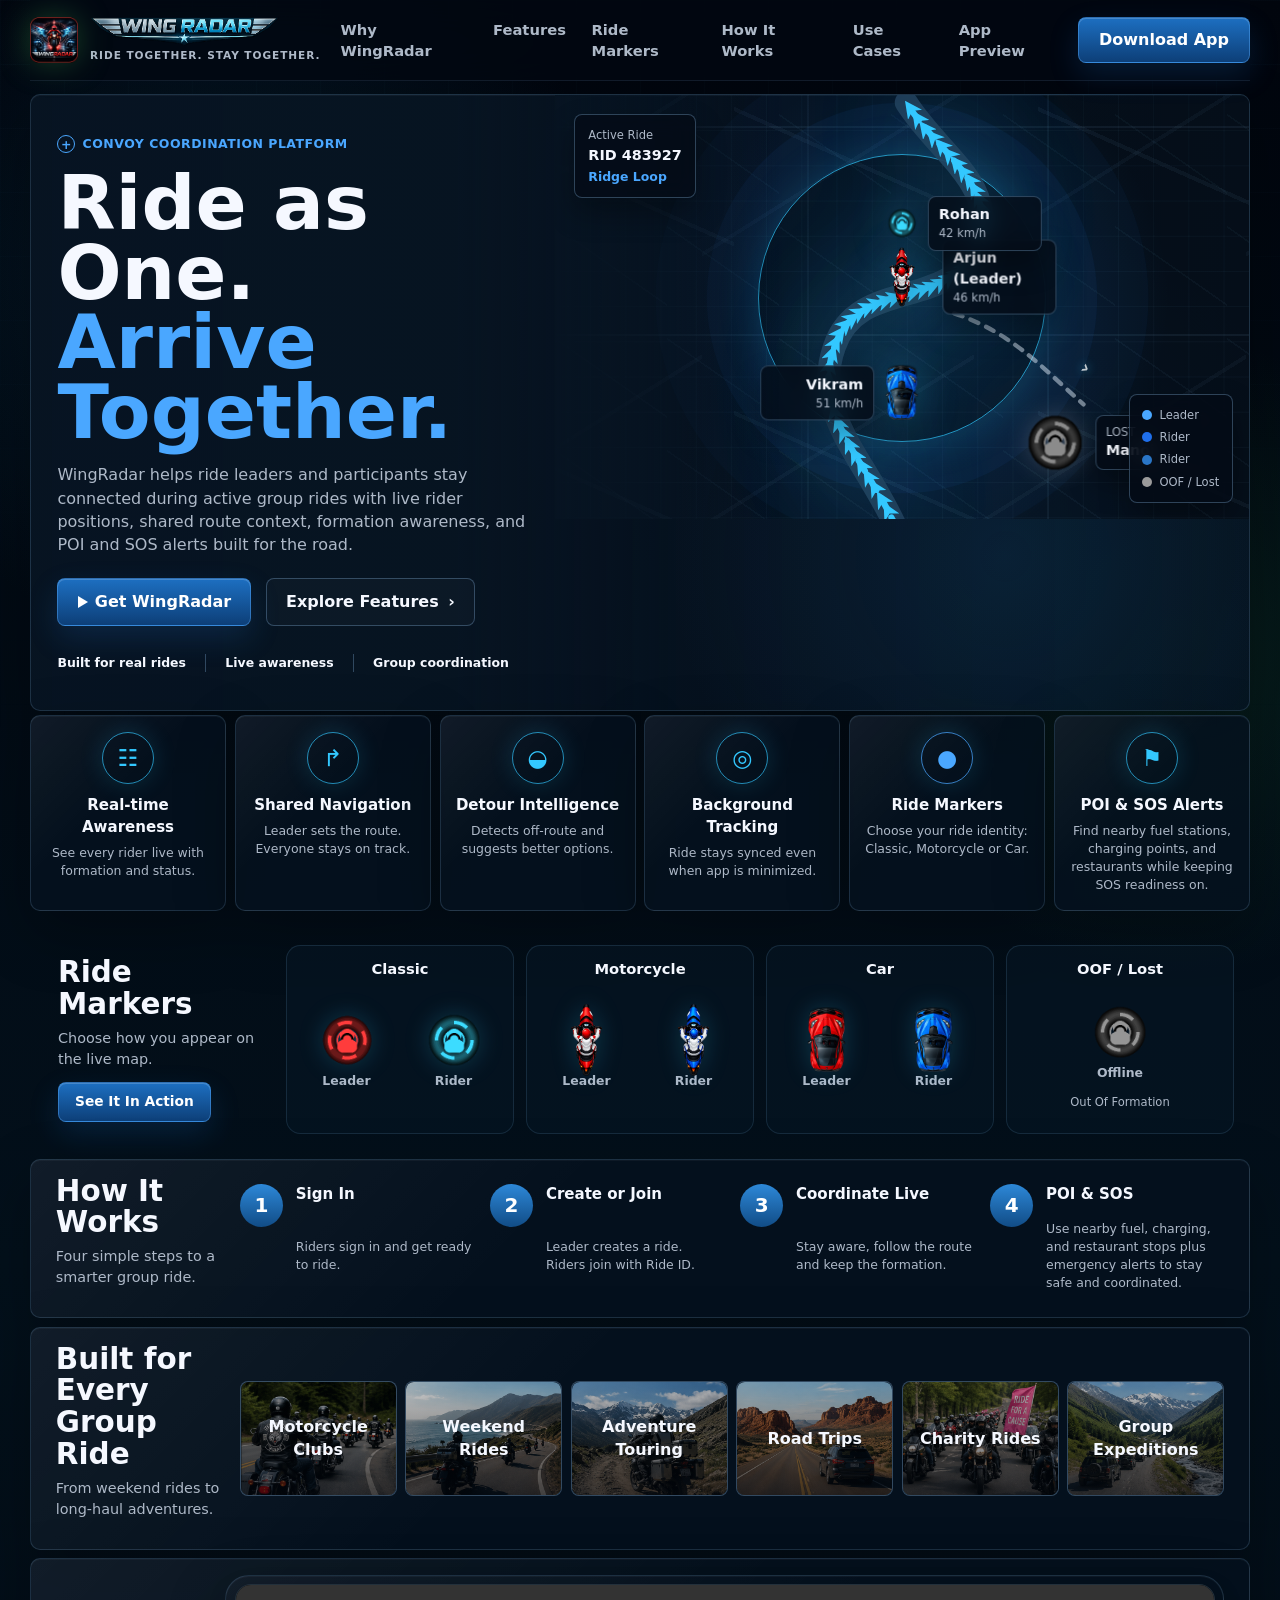
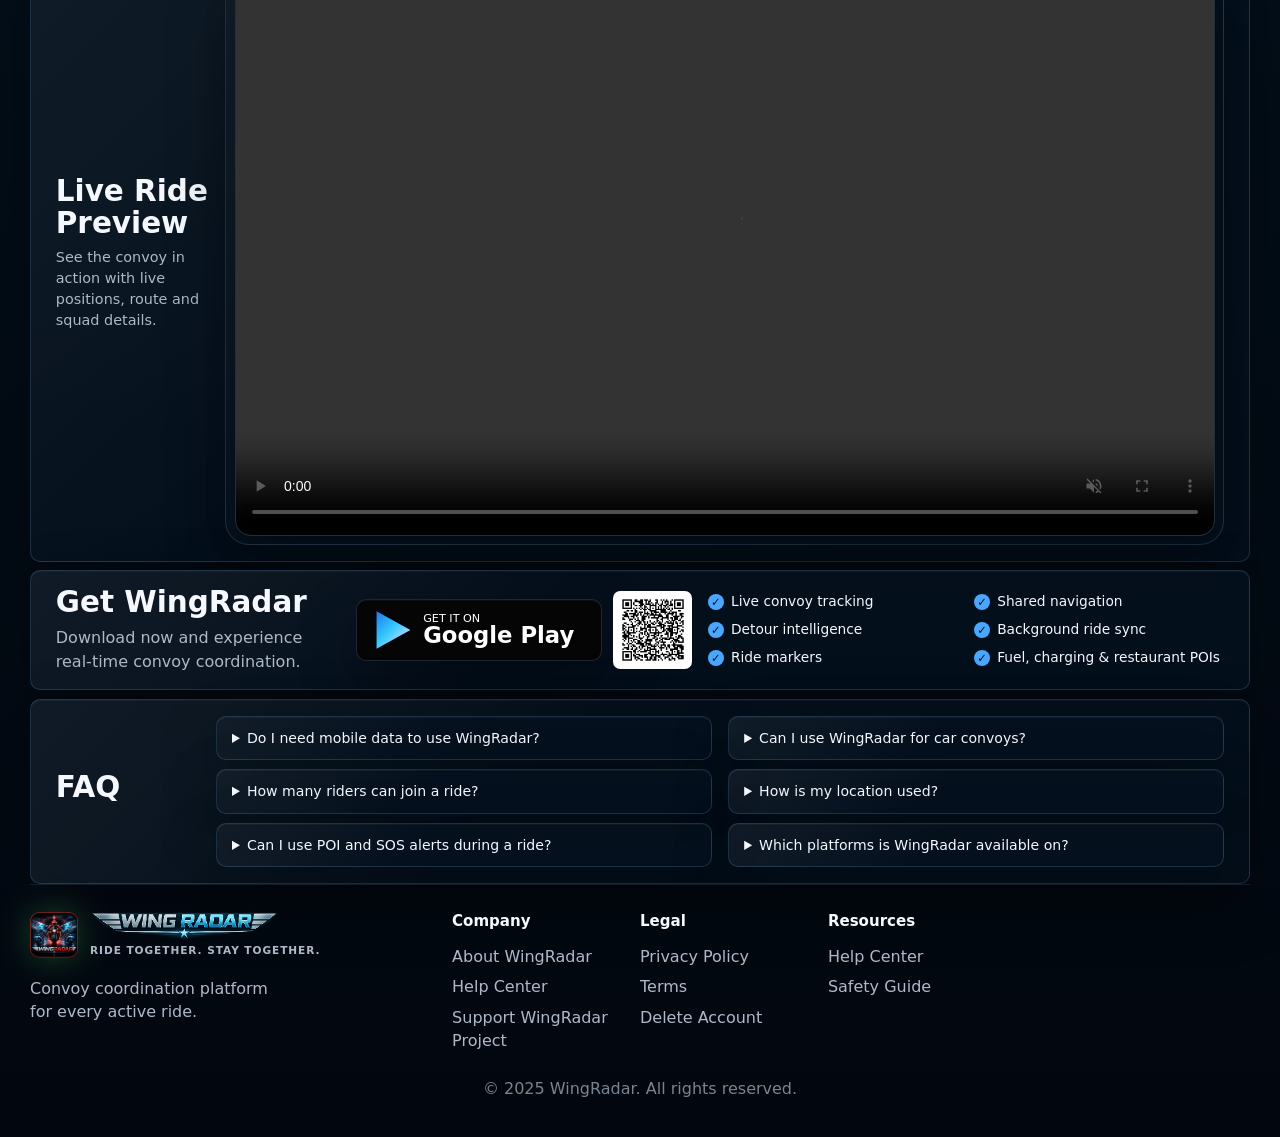
==== commit a20e145c: "Add Play Store QR and AdMob seller authorization" ====
--- a/index.html
+++ b/index.html
@@ -6,7 +6,7 @@
   <title>WingRadar | Ride Together. Stay Together.</title>
   <meta name="description" content="WingRadar helps ride leaders and participants stay connected during active group rides with live rider positions, shared route context, formation awareness, and POI and SOS alerts built for the road.">
   <link rel="icon" href="images/wing_sync_app_icon.png" type="image/png">
-  <link rel="stylesheet" href="style.css?v=20260709-arrow-heading">
+  <link rel="stylesheet" href="style.css?v=20260826-download-qr">
 </head>
 <body>
   <header class="site-header">
@@ -25,7 +25,13 @@
       <a href="#use-cases">Use Cases</a>
       <a href="#preview">App Preview</a>
     </nav>
-    <a class="download-button" href="https://play.google.com/store/apps/details?id=com.wingsyncride" target="_blank" rel="noopener noreferrer">Download App</a>
+    <span class="download-qr download-qr-header">
+      <a class="download-button" href="https://play.google.com/store/apps/details?id=com.wingsyncride" target="_blank" rel="noopener noreferrer">Download App</a>
+      <span class="qr-popover" aria-hidden="true">
+        <img src="images/WingRadar_PlayStore_QR.png" alt="">
+        <span>Scan to download WingRadar</span>
+      </span>
+    </span>
   </header>
 
   <main id="top">
@@ -252,10 +258,13 @@
         <h2>Get WingRadar</h2>
         <p>Download now and experience real-time convoy coordination.</p>
       </div>
-      <a class="play-badge" href="https://play.google.com/store/apps/details?id=com.wingsyncride" target="_blank" rel="noopener noreferrer" aria-label="Download WingRadar on Google Play">
-        <span class="play-triangle"></span>
-        <span><small>GET IT ON</small><strong>Google Play</strong></span>
-      </a>
+      <span class="download-qr download-qr-footer">
+        <a class="play-badge" href="https://play.google.com/store/apps/details?id=com.wingsyncride" target="_blank" rel="noopener noreferrer" aria-label="Download WingRadar on Google Play">
+          <span class="play-triangle"></span>
+          <span><small>GET IT ON</small><strong>Google Play</strong></span>
+        </a>
+        <img class="download-qr-visible" src="images/WingRadar_PlayStore_QR.png" alt="Scan to download WingRadar from Google Play">
+      </span>
       <ul class="download-checks" aria-label="WingRadar capabilities">
         <li>Live convoy tracking</li>
         <li>Shared navigation</li>
--- a/style.css
+++ b/style.css
@@ -168,6 +168,69 @@
 .download-button {
   min-height: 2.7rem;
   padding: 0.65rem 1.25rem;
+}
+
+.download-qr {
+  position: relative;
+  display: inline-flex;
+}
+
+.qr-popover {
+  position: absolute;
+  left: 50%;
+  z-index: 30;
+  display: grid;
+  width: 12rem;
+  padding: 0.75rem;
+  border: 1px solid rgba(116, 158, 196, 0.38);
+  border-radius: 0.8rem;
+  background: #fff;
+  color: #071422;
+  text-align: center;
+  font-size: 0.76rem;
+  font-weight: 800;
+  line-height: 1.25;
+  box-shadow: 0 18px 45px rgba(0, 0, 0, 0.42);
+  opacity: 0;
+  pointer-events: none;
+  transform: translate(-50%, 0.45rem);
+  transition: opacity 160ms ease, transform 160ms ease;
+}
+
+.qr-popover img {
+  display: block;
+  width: 100%;
+  height: auto;
+  margin-bottom: 0.45rem;
+}
+
+.download-qr-header .qr-popover {
+  top: calc(100% + 0.65rem);
+  right: 0;
+  left: auto;
+  transform: translateY(0.45rem);
+}
+
+.download-qr-header:hover .qr-popover,
+.download-qr-header:focus-within .qr-popover {
+  opacity: 1;
+  transform: translateY(0);
+}
+
+.download-qr-footer {
+  align-items: center;
+  gap: 0.7rem;
+}
+
+.download-qr-visible {
+  display: block;
+  width: 4.9rem;
+  height: 4.9rem;
+  flex: 0 0 auto;
+  padding: 0.2rem;
+  border-radius: 0.45rem;
+  background: #fff;
+  object-fit: contain;
 }
 
 .hero {
@@ -1522,6 +1585,28 @@
     width: 100%;
   }
 
+  .download-qr {
+    display: flex;
+    width: 100%;
+  }
+
+  .download-qr-footer {
+    gap: 0.5rem;
+  }
+
+  .download-qr-footer .play-badge {
+    flex: 1 1 auto;
+  }
+
+  .download-qr-visible {
+    width: 4rem;
+    height: 4rem;
+  }
+
+  .qr-popover {
+    display: none;
+  }
+
   .brand-logo {
     width: 10rem;
   }
